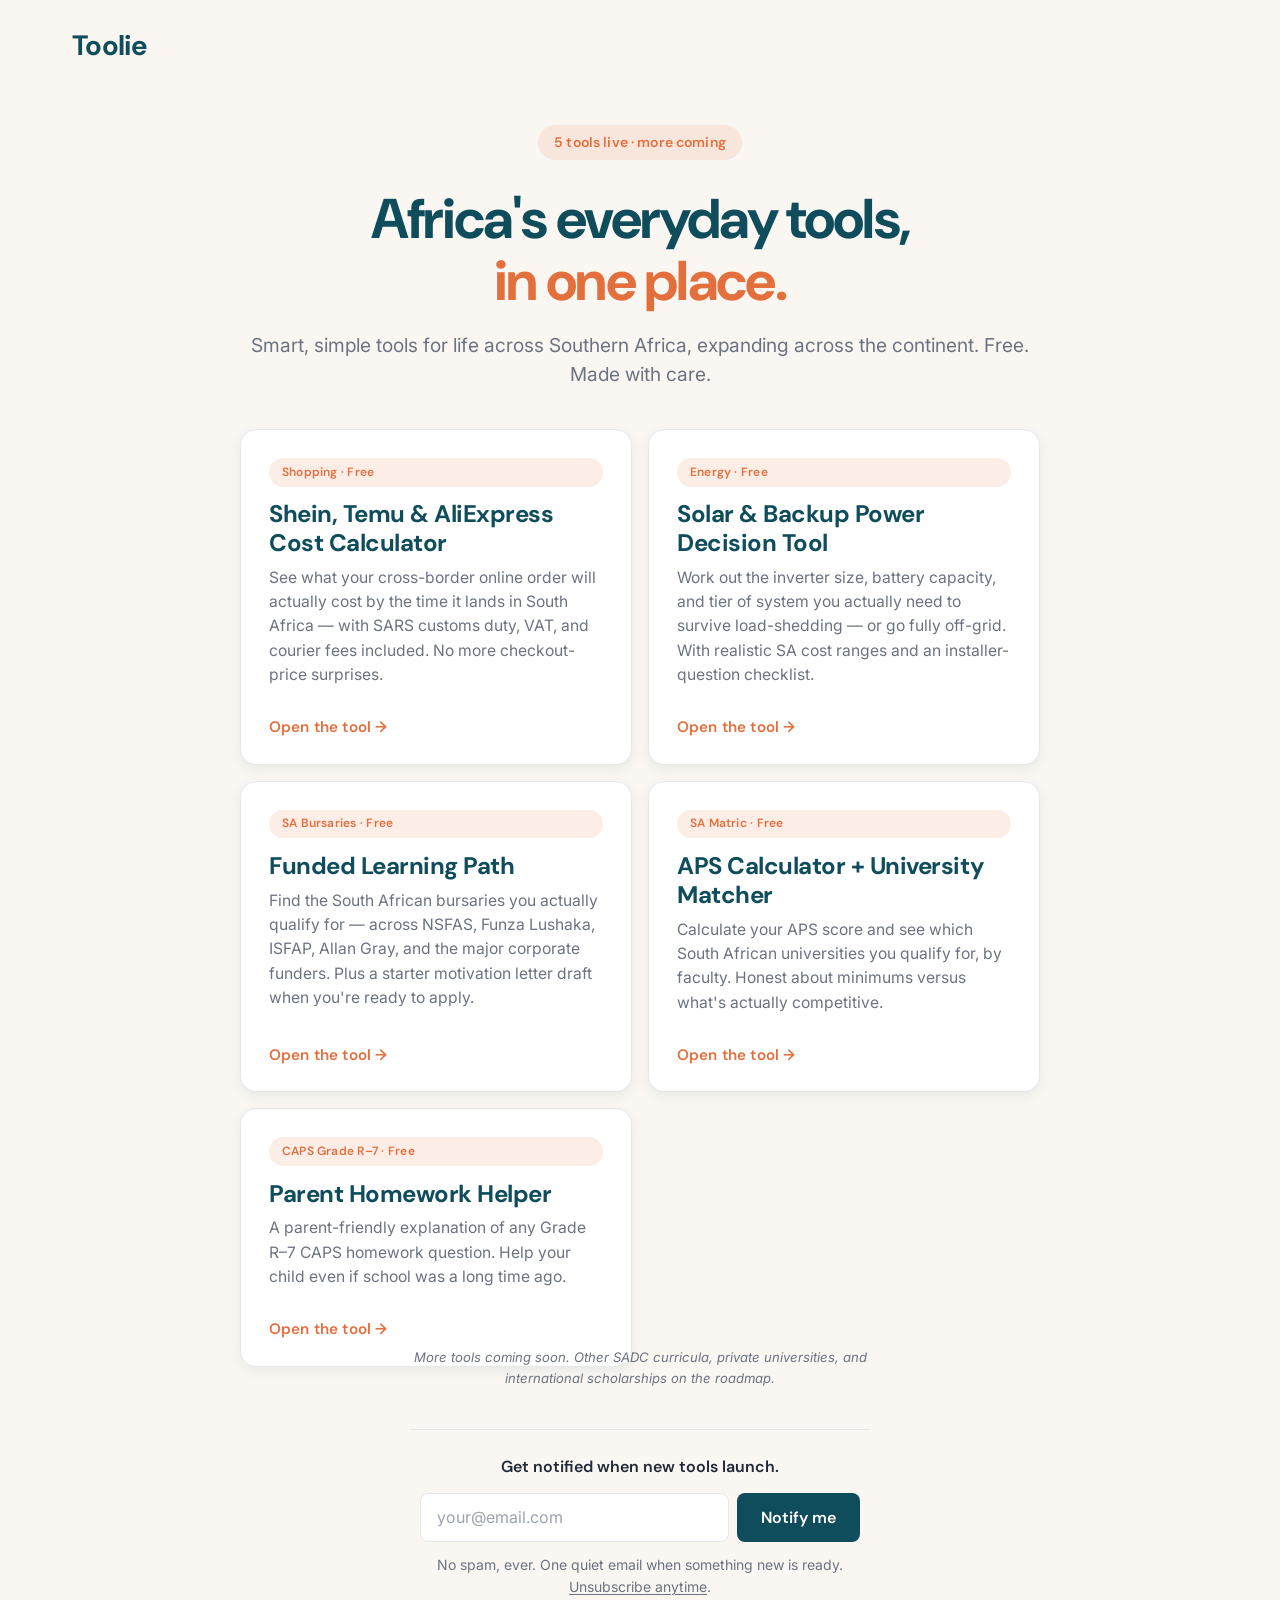
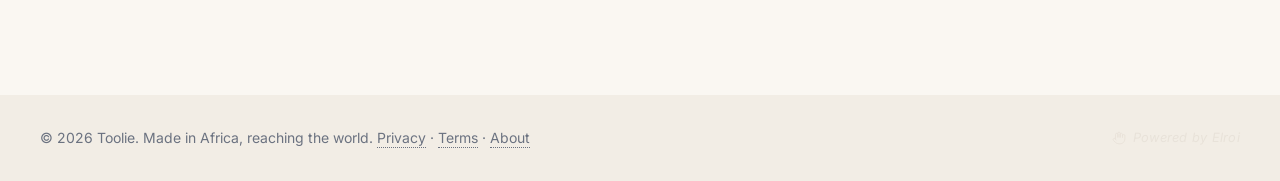
==== index.html @ 61a59ca0 "Fix dual-banner display + clickable unsubscribe link" ====
<!DOCTYPE html>
<html lang="en">
<head>
  <meta charset="UTF-8">
  <meta name="viewport" content="width=device-width, initial-scale=1.0">
  <title>Toolie — Africa's everyday tools, in one place</title>
  <meta name="description" content="Smart, simple tools for Southern African life. Calculators, planners, and decision-helpers — free, made with care.">
  <meta property="og:title" content="Toolie — Africa's everyday tools, in one place">
  <meta property="og:description" content="Smart, simple tools for Southern African life. Free, made with care.">
  <meta property="og:type" content="website">
  <meta property="og:url" content="https://gettoolie.com">
  <meta name="theme-color" content="#0F4C5C">
  <link rel="preconnect" href="https://fonts.googleapis.com">
  <link rel="preconnect" href="https://fonts.gstatic.com" crossorigin>
  <link href="https://fonts.googleapis.com/css2?family=DM+Sans:wght@500;600;700&family=Inter:wght@400;500&display=swap" rel="stylesheet">
  <link rel="stylesheet" href="style.css">
  <script async src="https://pagead2.googlesyndication.com/pagead/js/adsbygoogle.js?client=ca-pub-9742354292252484" crossorigin="anonymous"></script>
</head>
<body>

  <header class="site-header">
    <a href="/" class="logo" aria-label="Toolie home">Toolie</a>
  </header>

  <main>
    <section class="hero">
      <div class="hero-inner">
        <span class="status">5 tools live &middot; more coming</span>

        <h1>Africa's everyday tools,<br><span class="hl">in one place.</span></h1>

        <p class="lead">Smart, simple tools for life across Southern Africa, expanding across the continent. Free. Made with care.</p>

        <div class="tools-grid">
          <a class="featured-tool" href="/import" aria-label="Open the Shein, Temu and AliExpress landed cost calculator">
            <span class="featured-tool-pill">Shopping &middot; Free</span>
            <h2 class="featured-tool-title">Shein, Temu &amp; AliExpress Cost Calculator</h2>
            <p class="featured-tool-desc">See what your cross-border online order will actually cost by the time it lands in South Africa &mdash; with SARS customs duty, VAT, and courier fees included. No more checkout-price surprises.</p>
            <span class="featured-tool-cta">Open the tool &rarr;</span>
          </a>

          <a class="featured-tool" href="/solar" aria-label="Open the Solar and Backup Power Decision Tool">
            <span class="featured-tool-pill">Energy &middot; Free</span>
            <h2 class="featured-tool-title">Solar &amp; Backup Power Decision Tool</h2>
            <p class="featured-tool-desc">Work out the inverter size, battery capacity, and tier of system you actually need to survive load-shedding &mdash; or go fully off-grid. With realistic SA cost ranges and an installer-question checklist.</p>
            <span class="featured-tool-cta">Open the tool &rarr;</span>
          </a>

          <a class="featured-tool" href="/funding" aria-label="Open the Funded Learning Path bursary matcher">
            <span class="featured-tool-pill">SA Bursaries &middot; Free</span>
            <h2 class="featured-tool-title">Funded Learning Path</h2>
            <p class="featured-tool-desc">Find the South African bursaries you actually qualify for &mdash; across NSFAS, Funza Lushaka, ISFAP, Allan Gray, and the major corporate funders. Plus a starter motivation letter draft when you're ready to apply.</p>
            <span class="featured-tool-cta">Open the tool &rarr;</span>
          </a>

          <a class="featured-tool" href="/aps" aria-label="Open the APS Calculator and University Matcher">
            <span class="featured-tool-pill">SA Matric &middot; Free</span>
            <h2 class="featured-tool-title">APS Calculator + University Matcher</h2>
            <p class="featured-tool-desc">Calculate your APS score and see which South African universities you qualify for, by faculty. Honest about minimums versus what's actually competitive.</p>
            <span class="featured-tool-cta">Open the tool &rarr;</span>
          </a>

          <a class="featured-tool" href="/homework" aria-label="Open the Parent Homework Helper tool">
            <span class="featured-tool-pill">CAPS Grade R&ndash;7 &middot; Free</span>
            <h2 class="featured-tool-title">Parent Homework Helper</h2>
            <p class="featured-tool-desc">A parent-friendly explanation of any Grade R&ndash;7 CAPS homework question. Help your child even if school was a long time ago.</p>
            <span class="featured-tool-cta">Open the tool &rarr;</span>
          </a>
        </div>
        <p class="featured-tool-note">More tools coming soon. Other SADC curricula, private universities, and international scholarships on the roadmap.</p>

        <div class="signup-block">
          <div class="signup-confirmation" id="signupConfirmationPending" hidden>
            <div class="signup-confirmation-icon" aria-hidden="true">&check;</div>
            <div class="signup-confirmation-text">
              <p class="signup-confirmation-title">Almost there.</p>
              <p>We've sent a confirmation email to your inbox &mdash; click the link inside to finalise your subscription. Check your spam folder if you don't see it within a few minutes.</p>
            </div>
          </div>
          <div class="signup-confirmation" id="signupConfirmationDone" hidden>
            <div class="signup-confirmation-icon" aria-hidden="true">&check;</div>
            <div class="signup-confirmation-text">
              <p class="signup-confirmation-title">You're in.</p>
              <p>We'll email you when new Toolie tools launch &mdash; that's it. You can unsubscribe anytime using the unsubscribe link in any email we send, or by emailing <a href="mailto:hello@gettoolie.com">hello@gettoolie.com</a> directly.</p>
            </div>
          </div>
          <div id="signupFormBlock">
            <p class="signup-prompt">Get notified when new tools launch.</p>
            <form class="signup" action="https://app.kit.com/forms/9426183/subscriptions" method="post" data-sv-form="9426183" data-uid="20e616cd2a" data-format="inline" data-version="5">
              <label for="email" class="visually-hidden">Your email address</label>
              <input type="email" id="email" name="email_address" placeholder="your@email.com" required autocomplete="email">
              <button type="submit">Notify me</button>
            </form>
            <p class="form-note">No spam, ever. One quiet email when something new is ready. <a href="mailto:hello@gettoolie.com?subject=Unsubscribe%20me%20from%20Toolie%20launch%20list" class="form-note-link">Unsubscribe anytime</a>.</p>
          </div>
        </div>

        <script>
          (function() {
            var params = new URLSearchParams(window.location.search);
            var pending = document.getElementById("signupConfirmationPending");
            var done = document.getElementById("signupConfirmationDone");
            var formBlock = document.getElementById("signupFormBlock");

            if (params.get("signed-up") === "1") {
              if (pending) pending.hidden = false;
              if (formBlock) formBlock.style.display = "none";
            } else if (params.get("confirmed") === "1") {
              if (done) done.hidden = false;
              if (formBlock) formBlock.style.display = "none";
            }

            if ((params.get("signed-up") === "1" || params.get("confirmed") === "1") && window.history && window.history.replaceState) {
              window.history.replaceState({}, "", window.location.pathname);
            }
          })();
        </script>
      </div>
    </section>
  </main>

  <footer class="site-footer">
    <div class="footer-inner">
      <p class="copyright">&copy; 2026 Toolie. Made in Africa, reaching the world. <a href="/privacy" class="footer-link">Privacy</a> &middot; <a href="/terms" class="footer-link">Terms</a> &middot; <a href="/about" class="footer-link">About</a></p>
      <p class="elroi-credit" tabindex="0" aria-label="Powered by Elroi">
        <svg class="hand-icon" viewBox="0 0 24 24" fill="none" stroke="currentColor" stroke-width="1.5" stroke-linecap="round" stroke-linejoin="round" aria-hidden="true">
          <path d="M18 11V6a2 2 0 0 0-4 0v5"/>
          <path d="M14 10V4a2 2 0 0 0-4 0v6"/>
          <path d="M10 10.5V6a2 2 0 0 0-4 0v8"/>
          <path d="M18 8a2 2 0 1 1 4 0v6a8 8 0 0 1-8 8h-2c-2.8 0-4.5-.86-5.99-2.34l-3.6-3.6a2 2 0 0 1 2.83-2.82L7 15"/>
        </svg>
        <span>Powered by Elroi</span>
      </p>
    </div>
  </footer>

</body>
</html>
---- style.css ----
/* Toolie - design system v1
   Colours, type, layout for the launch shell. */

:root {
  --primary:        #0F4C5C;
  --primary-dark:   #083540;
  --accent:         #E36F3D;
  --accent-soft:    rgba(227, 111, 61, 0.12);
  --bg:             #FAF7F2;
  --surface:        #FFFFFF;
  --footer-bg:      #F2EDE5;
  --text:           #1F2937;
  --text-muted:     #6B7280;
  --border:         #E5E7EB;
  --elroi-faded:    #E8E2D9;
  --elroi-visible:  #6B7280;
  --radius:         0.5rem;
  --shadow-sm:      0 1px 2px rgba(15, 76, 92, 0.05);
  --shadow:         0 4px 12px rgba(15, 76, 92, 0.08);
}

* { box-sizing: border-box; margin: 0; padding: 0; }

html { -webkit-text-size-adjust: 100%; }

body {
  background: var(--bg);
  color: var(--text);
  font-family: 'Inter', -apple-system, BlinkMacSystemFont, 'Segoe UI', sans-serif;
  font-size: 17px;
  line-height: 1.6;
  display: flex;
  flex-direction: column;
  min-height: 100vh;
  -webkit-font-smoothing: antialiased;
  -moz-osx-font-smoothing: grayscale;
}

/* Header */
.site-header {
  padding: 1.5rem 2rem;
  max-width: 1200px;
  width: 100%;
  margin: 0 auto;
}

.logo {
  font-family: 'DM Sans', sans-serif;
  font-weight: 700;
  font-size: 1.75rem;
  color: var(--primary);
  text-decoration: none;
  letter-spacing: -0.025em;
  display: inline-block;
  transition: opacity 0.2s;
}

.logo:hover { opacity: 0.85; }

/* Main + Hero */
main {
  flex: 1;
  display: flex;
  align-items: center;
  justify-content: center;
  padding: 2rem;
}

.hero {
  width: 100%;
  max-width: 800px;
  text-align: center;
}

.status {
  display: inline-block;
  background: var(--accent-soft);
  color: var(--accent);
  padding: 0.4rem 1rem;
  border-radius: 999px;
  font-size: 0.875rem;
  font-weight: 600;
  margin-bottom: 1.75rem;
  font-family: 'DM Sans', sans-serif;
  letter-spacing: 0.01em;
}

.hero h1 {
  font-family: 'DM Sans', sans-serif;
  font-size: clamp(2.25rem, 5.5vw, 3.5rem);
  font-weight: 700;
  line-height: 1.1;
  letter-spacing: -0.03em;
  color: var(--primary);
  margin-bottom: 1.25rem;
}

.hero h1 .hl { color: var(--accent); }

.lead {
  font-size: clamp(1.05rem, 2vw, 1.2rem);
  color: var(--text-muted);
  margin-bottom: 2.5rem;
  line-height: 1.5;
}

/* Signup form */
.signup {
  display: flex;
  gap: 0.5rem;
  max-width: 440px;
  margin: 0 auto 0.75rem;
}

.signup input[type="email"] {
  flex: 1;
  padding: 0.85rem 1rem;
  border: 1.5px solid var(--border);
  border-radius: var(--radius);
  font-size: 1rem;
  font-family: inherit;
  background: var(--surface);
  color: var(--text);
  transition: border-color 0.2s, box-shadow 0.2s;
  min-width: 0;
}

.signup input[type="email"]::placeholder { color: #9CA3AF; }

.signup input[type="email"]:focus {
  outline: none;
  border-color: var(--primary);
  box-shadow: 0 0 0 3px rgba(15, 76, 92, 0.12);
}

.signup button {
  padding: 0.85rem 1.5rem;
  background: var(--primary);
  color: white;
  border: none;
  border-radius: var(--radius);
  font-family: 'DM Sans', sans-serif;
  font-weight: 600;
  font-size: 1rem;
  cursor: pointer;
  transition: background 0.2s, transform 0.05s;
  white-space: nowrap;
}

.signup button:hover { background: var(--primary-dark); }
.signup button:active { transform: translateY(1px); }
.signup button:focus-visible { outline: 3px solid var(--accent); outline-offset: 2px; }

.form-note {
  font-size: 0.875rem;
  color: var(--text-muted);
}

.visually-hidden {
  position: absolute;
  width: 1px;
  height: 1px;
  padding: 0;
  overflow: hidden;
  clip: rect(0,0,0,0);
  white-space: nowrap;
  border: 0;
}

/* Footer */
.site-footer {
  background: var(--footer-bg);
  padding: 2rem;
  margin-top: 4rem;
}

.footer-inner {
  max-width: 1200px;
  margin: 0 auto;
  display: flex;
  justify-content: space-between;
  align-items: center;
  gap: 1.5rem;
  flex-wrap: wrap;
}

.copyright {
  font-size: 0.875rem;
  color: var(--text-muted);
}

/* The "almost invisible" Elroi credit.
   Same family as the footer background. Reveals on hover/focus
   over half a second. Present without insisting. */
.elroi-credit {
  display: inline-flex;
  align-items: center;
  gap: 0.45rem;
  font-size: 0.8rem;
  color: var(--elroi-faded);
  font-style: italic;
  letter-spacing: 0.02em;
  transition: color 0.5s ease;
  cursor: default;
  outline: none;
}

.elroi-credit:hover,
.elroi-credit:focus {
  color: var(--elroi-visible);
}

.hand-icon {
  width: 14px;
  height: 14px;
  flex-shrink: 0;
}

/* Mobile */
@media (max-width: 600px) {
  .site-header { padding: 1.25rem 1.5rem; }
  .signup { flex-direction: column; }
  .footer-inner { flex-direction: column; text-align: center; gap: 0.75rem; }
}

/* ===== Tool page styles ===== */

.tool-header {
  display: flex;
  justify-content: space-between;
  align-items: center;
  max-width: 1200px;
}

.tool-nav {
  display: flex;
  gap: 1.5rem;
}

.nav-link {
  color: var(--text-muted);
  text-decoration: none;
  font-size: 0.95rem;
  font-weight: 500;
  font-family: 'DM Sans', sans-serif;
  transition: color 0.2s;
}

.nav-link:hover { color: var(--primary); }

.tool-main {
  flex: 1;
  max-width: 760px;
  margin: 0 auto;
  padding: 1.5rem 2rem 3rem;
  width: 100%;
  display: block;
}

.tool-hero {
  text-align: center;
  margin-bottom: 2rem;
}

.tool-pill {
  display: inline-block;
  background: var(--accent-soft);
  color: var(--accent);
  padding: 0.35rem 0.9rem;
  border-radius: 999px;
  font-size: 0.8rem;
  font-weight: 600;
  font-family: 'DM Sans', sans-serif;
  margin-bottom: 1.25rem;
  letter-spacing: 0.02em;
}

.tool-title {
  font-family: 'DM Sans', sans-serif;
  font-size: clamp(1.85rem, 4vw, 2.5rem);
  font-weight: 700;
  color: var(--primary);
  margin-bottom: 0.85rem;
  letter-spacing: -0.02em;
  line-height: 1.15;
}

.tool-subtitle {
  color: var(--text-muted);
  font-size: 1.05rem;
  line-height: 1.6;
  max-width: 580px;
  margin: 0 auto;
}

.tool-card {
  background: var(--surface);
  border: 1px solid var(--border);
  border-radius: 1rem;
  padding: 2rem;
  box-shadow: var(--shadow);
}

.tool-form {
  display: flex;
  flex-direction: column;
  gap: 1.25rem;
}

.form-row {
  display: grid;
  grid-template-columns: 1fr 1fr;
  gap: 1rem;
}

.form-field {
  display: flex;
  flex-direction: column;
  gap: 0.4rem;
}

.form-field label {
  font-family: 'DM Sans', sans-serif;
  font-size: 0.875rem;
  font-weight: 600;
  color: var(--text);
}

.form-field select,
.form-field textarea {
  padding: 0.75rem 0.9rem;
  border: 1.5px solid var(--border);
  border-radius: var(--radius);
  font-size: 1rem;
  font-family: inherit;
  background: var(--surface);
  color: var(--text);
  transition: border-color 0.2s, box-shadow 0.2s;
  width: 100%;
}

.form-field select:focus,
.form-field textarea:focus {
  outline: none;
  border-color: var(--primary);
  box-shadow: 0 0 0 3px rgba(15, 76, 92, 0.12);
}

.form-field textarea {
  resize: vertical;
  min-height: 130px;
  line-height: 1.55;
}

.field-help {
  font-size: 0.8rem;
  color: var(--text-muted);
  margin-top: 0.15rem;
}

.btn-primary {
  background: var(--primary);
  color: white;
  border: none;
  padding: 0.95rem 1.5rem;
  border-radius: var(--radius);
  font-family: 'DM Sans', sans-serif;
  font-weight: 600;
  font-size: 1rem;
  cursor: pointer;
  transition: background 0.2s, transform 0.05s;
  margin-top: 0.5rem;
  align-self: flex-start;
}

.btn-primary:hover { background: var(--primary-dark); }
.btn-primary:active { transform: translateY(1px); }
.btn-primary:disabled { opacity: 0.7; cursor: progress; }
.btn-primary .btn-loading { display: none; }
.btn-primary.loading .btn-text { display: none; }
.btn-primary.loading .btn-loading { display: inline; }

.btn-secondary {
  background: transparent;
  color: var(--primary);
  border: 1.5px solid var(--primary);
  padding: 0.7rem 1.25rem;
  border-radius: var(--radius);
  font-family: 'DM Sans', sans-serif;
  font-weight: 600;
  font-size: 0.95rem;
  cursor: pointer;
  transition: background 0.2s, color 0.2s;
}

.btn-secondary:hover {
  background: var(--primary);
  color: white;
}

.tool-output {
  background: var(--surface);
  border: 1px solid var(--border);
  border-radius: 1rem;
  padding: 2rem;
  margin-top: 1.5rem;
  box-shadow: var(--shadow);
}

.output-content h3 {
  font-family: 'DM Sans', sans-serif;
  color: var(--primary);
  font-size: 1.05rem;
  margin: 1.5rem 0 0.6rem;
  font-weight: 600;
  letter-spacing: -0.01em;
}

.output-content h3:first-child { margin-top: 0; }

.output-content p {
  color: var(--text);
  margin-bottom: 0.85rem;
  line-height: 1.65;
}

.output-content ol,
.output-content ul {
  margin: 0.5rem 0 1rem 1.4rem;
  color: var(--text);
}

.output-content li {
  margin-bottom: 0.5rem;
  line-height: 1.6;
}

.output-footer {
  margin-top: 1.5rem;
  padding-top: 1.25rem;
  border-top: 1px solid var(--border);
}

.tool-error {
  background: #FEF2F2;
  border: 1px solid #FECACA;
  color: #991B1B;
  padding: 1rem 1.25rem;
  border-radius: var(--radius);
  margin-top: 1rem;
}

.tool-note {
  margin-top: 2rem;
  padding: 1.25rem 1.5rem;
  background: var(--accent-soft);
  border-radius: var(--radius);
  font-size: 0.92rem;
  color: var(--text);
  line-height: 1.6;
}

.tool-note strong {
  color: var(--accent);
  font-family: 'DM Sans', sans-serif;
}

/* Early tool link on homepage */
.early-tool {
  margin-top: 1.5rem;
  font-size: 0.92rem;
}

.early-tool a {
  color: var(--accent);
  font-family: 'DM Sans', sans-serif;
  font-weight: 600;
  text-decoration: none;
  border-bottom: 1.5px solid var(--accent);
  padding-bottom: 1px;
  transition: opacity 0.2s;
}

.early-tool a:hover { opacity: 0.75; }

@media (max-width: 600px) {
  .form-row { grid-template-columns: 1fr; }
  .tool-card { padding: 1.5rem; }
  .tool-output { padding: 1.5rem; }
  .tool-main { padding: 1.5rem 1.25rem 2rem; }
  .tool-header { padding: 1.25rem 1.5rem; }
}

/* ===== Homepage featured tool card ===== */

.featured-tool {
  display: block;
  text-align: left;
  background: var(--surface);
  border: 1px solid var(--border);
  border-radius: 1rem;
  padding: 1.75rem 1.75rem 1.5rem;
  margin: 0 auto 2.5rem;
  max-width: 520px;
  text-decoration: none;
  color: var(--text);
  box-shadow: var(--shadow);
  transition: transform 0.15s ease, box-shadow 0.2s ease, border-color 0.2s ease;
}

.featured-tool:hover {
  transform: translateY(-2px);
  box-shadow: 0 8px 22px rgba(15, 76, 92, 0.12);
  border-color: var(--accent);
}

.featured-tool:focus {
  outline: 3px solid var(--accent);
  outline-offset: 3px;
}

.featured-tool-pill {
  display: inline-block;
  background: var(--accent-soft);
  color: var(--accent);
  padding: 0.3rem 0.8rem;
  border-radius: 999px;
  font-size: 0.75rem;
  font-weight: 600;
  font-family: 'DM Sans', sans-serif;
  letter-spacing: 0.02em;
  margin-bottom: 0.85rem;
}

.featured-tool-title {
  font-family: 'DM Sans', sans-serif;
  font-size: 1.5rem;
  font-weight: 700;
  color: var(--primary);
  letter-spacing: -0.02em;
  margin-bottom: 0.5rem;
  line-height: 1.2;
}

.featured-tool-desc {
  font-size: 0.98rem;
  color: var(--text-muted);
  line-height: 1.55;
  margin-bottom: 1rem;
}

.featured-tool-cta {
  display: inline-block;
  font-family: 'DM Sans', sans-serif;
  font-weight: 600;
  font-size: 0.95rem;
  color: var(--accent);
  letter-spacing: 0.01em;
  transition: transform 0.15s ease;
}

.featured-tool:hover .featured-tool-cta {
  transform: translateX(2px);
}

/* Signup block (refactored to live below the featured tool) */
.signup-block {
  max-width: 460px;
  margin: 0 auto;
  padding-top: 1.5rem;
  border-top: 1px solid var(--border);
}

.signup-prompt {
  font-family: 'DM Sans', sans-serif;
  font-size: 1rem;
  font-weight: 600;
  color: var(--text);
  margin-bottom: 0.85rem;
}

@media (max-width: 600px) {
  .featured-tool {
    padding: 1.5rem 1.25rem 1.25rem;
    margin-bottom: 2rem;
  }
  .featured-tool-title {
    font-size: 1.3rem;
  }
}

/* Tools grid for homepage with multiple tools */
.tools-grid {
  display: grid;
  grid-template-columns: repeat(auto-fit, minmax(280px, 1fr));
  gap: 1rem;
  margin: 0 auto 0.5rem;
  max-width: 1100px;
  align-items: stretch;
}

.tools-grid .featured-tool {
  margin: 0;
  max-width: none;
  display: flex;
  flex-direction: column;
}

.tools-grid .featured-tool-cta {
  margin-top: auto;
  padding-top: 0.75rem;
}

/* Signup confirmation banner (shown after successful form submission) */
.signup-confirmation {
  background: #E5F4EC;
  border: 1px solid #B5DAC4;
  border-left: 4px solid #2D8659;
  border-radius: var(--radius);
  padding: 1.1rem 1.25rem;
  display: flex;
  gap: 0.85rem;
  align-items: flex-start;
  text-align: left;
  max-width: 480px;
  margin: 0 auto;
}

/* Critical: ensure hidden attribute actually hides the banner.
   Class selector specificity overrides the default [hidden] rule otherwise. */
.signup-confirmation[hidden] {
  display: none;
}

.signup-confirmation-icon {
  font-size: 1.5rem;
  line-height: 1;
  color: #2D8659;
  font-weight: 700;
  flex-shrink: 0;
  padding-top: 0.1rem;
}

.signup-confirmation-text {
  flex: 1;
  min-width: 0;
}

.signup-confirmation-title {
  font-family: 'DM Sans', sans-serif;
  font-size: 1rem;
  font-weight: 700;
  color: #2D8659;
  margin: 0 0 0.35rem;
}

.signup-confirmation-text p {
  font-size: 0.9rem;
  line-height: 1.55;
  margin: 0;
  color: var(--text);
}

.signup-confirmation-text a {
  color: var(--primary);
  text-decoration: underline;
  text-underline-offset: 2px;
}

.signup-confirmation-text a:hover {
  color: var(--accent);
}

.form-note-link {
  color: var(--text-muted);
  text-decoration: underline;
  text-underline-offset: 2px;
}

.form-note-link:hover {
  color: var(--primary);
}

.featured-tool-note {
  text-align: center;
  font-size: 0.82rem;
  color: var(--text-muted);
  font-style: italic;
  margin: -1.75rem auto 2.5rem;
  max-width: 520px;
}

/* Legal & About page styles */
.legal-content {
  max-width: 720px;
  line-height: 1.7;
}

.legal-content h2 {
  font-family: 'DM Sans', sans-serif;
  font-size: 1.25rem;
  font-weight: 700;
  color: var(--primary);
  margin-top: 2.25rem;
  margin-bottom: 0.75rem;
  letter-spacing: -0.01em;
}

.legal-content h2:first-child {
  margin-top: 0;
}

.legal-content h3 {
  font-family: 'DM Sans', sans-serif;
  font-size: 1.05rem;
  font-weight: 600;
  color: var(--text);
  margin-top: 1.5rem;
  margin-bottom: 0.5rem;
}

.legal-content p {
  margin-bottom: 1rem;
  color: var(--text);
}

.legal-content p:last-child {
  margin-bottom: 0;
}

.legal-content a {
  color: var(--primary);
  text-decoration: underline;
  text-underline-offset: 2px;
}

.legal-content a:hover {
  color: var(--accent);
}

.legal-content em {
  font-style: italic;
  color: var(--text-muted);
}

/* Footer legal links */
.footer-link {
  color: inherit;
  text-decoration: none;
  border-bottom: 1px dotted currentColor;
  padding-bottom: 1px;
  transition: color 0.15s ease, border-color 0.15s ease;
}

.footer-link:hover {
  color: var(--primary);
  border-bottom-color: var(--primary);
}

/* APS Calculator-specific styles */
.form-section-heading {
  font-family: 'DM Sans', sans-serif;
  font-size: 1.05rem;
  font-weight: 700;
  color: var(--primary);
  margin-bottom: 0.4rem;
  letter-spacing: -0.005em;
}

.form-section-heading.second-heading {
  margin-top: 1.5rem;
  padding-top: 1.5rem;
  border-top: 1px solid var(--border);
}

.form-section-help {
  font-size: 0.9rem;
  color: var(--text-muted);
  margin-bottom: 1.25rem;
  line-height: 1.55;
}

.subject-row {
  display: grid;
  grid-template-columns: 1fr 110px;
  gap: 0.75rem;
  margin-bottom: 0.85rem;
  align-items: end;
}

.mark-field {
  min-width: 0;
}

.lo-note {
  font-weight: 400;
  font-size: 0.8rem;
  color: var(--text-muted);
  font-style: italic;
}

input[readonly] {
  background: var(--footer-bg);
  color: var(--text-muted);
  cursor: not-allowed;
}

@media (max-width: 540px) {
  .subject-row {
    grid-template-columns: 1fr 90px;
  }
}

/* APS result card */
.aps-result-card {
  background: linear-gradient(135deg, var(--primary) 0%, var(--primary-dark) 100%);
  color: #fff;
  border-radius: var(--radius);
  padding: 2rem 1.5rem;
  text-align: center;
  margin-bottom: 1.5rem;
  box-shadow: var(--shadow);
}

.aps-result-label {
  font-family: 'DM Sans', sans-serif;
  font-size: 0.95rem;
  font-weight: 500;
  opacity: 0.85;
  letter-spacing: 0.02em;
  text-transform: uppercase;
  margin-bottom: 0.25rem;
}

.aps-result-score {
  font-family: 'DM Sans', sans-serif;
  font-size: 4rem;
  font-weight: 700;
  line-height: 1;
  letter-spacing: -0.03em;
  margin: 0.25rem 0 0.1rem;
}

.aps-result-max {
  font-size: 0.95rem;
  opacity: 0.8;
  margin-bottom: 0.85rem;
}

.aps-result-tier {
  display: inline-block;
  font-family: 'DM Sans', sans-serif;
  font-weight: 600;
  font-size: 0.95rem;
  padding: 0.4rem 0.9rem;
  border-radius: 999px;
  background: rgba(255, 255, 255, 0.18);
  backdrop-filter: blur(4px);
}

.tier-strong { background: rgba(255, 255, 255, 0.28); }
.tier-mid { background: rgba(255, 255, 255, 0.20); }
.tier-borderline { background: rgba(227, 111, 61, 0.85); }
.tier-low { background: rgba(227, 111, 61, 0.95); }

/* Subject breakdown */
.aps-breakdown {
  background: var(--surface);
  border: 1px solid var(--border);
  border-radius: var(--radius);
  padding: 1.25rem 1.25rem 1rem;
  margin-bottom: 2rem;
}

.breakdown-heading {
  font-family: 'DM Sans', sans-serif;
  font-size: 1rem;
  font-weight: 600;
  color: var(--primary);
  margin-bottom: 0.85rem;
}

.breakdown-row {
  display: grid;
  grid-template-columns: 1fr auto auto;
  gap: 0.85rem;
  padding: 0.5rem 0;
  border-bottom: 1px solid var(--border);
  font-size: 0.92rem;
  align-items: baseline;
}

.breakdown-row:last-child {
  border-bottom: 0;
}

.breakdown-name {
  color: var(--text);
}

.breakdown-name em {
  font-style: italic;
  color: var(--text-muted);
  font-size: 0.85rem;
}

.breakdown-mark {
  color: var(--text-muted);
  font-variant-numeric: tabular-nums;
  min-width: 3rem;
  text-align: right;
}

.breakdown-level {
  font-family: 'DM Sans', sans-serif;
  font-weight: 600;
  color: var(--primary);
  min-width: 4rem;
  text-align: right;
}

.breakdown-lo {
  background: var(--footer-bg);
  margin: 0.5rem -1.25rem -1rem;
  padding: 0.6rem 1.25rem;
  border-radius: 0 0 var(--radius) var(--radius);
}

/* Output sections */
.output-section-heading {
  font-family: 'DM Sans', sans-serif;
  font-size: 1.3rem;
  font-weight: 700;
  color: var(--primary);
  margin-bottom: 0.4rem;
  letter-spacing: -0.01em;
}

.output-section-help {
  font-size: 0.92rem;
  color: var(--text-muted);
  margin-bottom: 1.25rem;
  line-height: 1.55;
}

/* University list */
.uni-list {
  display: flex;
  flex-direction: column;
  gap: 0.85rem;
  margin-bottom: 2rem;
}

.uni-item {
  display: flex;
  justify-content: space-between;
  align-items: flex-start;
  gap: 1rem;
  background: var(--surface);
  border: 1px solid var(--border);
  border-left: 4px solid var(--border);
  border-radius: var(--radius);
  padding: 1.1rem 1.25rem;
}

.badge-strong-row { border-left-color: #2D8659; }
.badge-meets-row  { border-left-color: var(--primary); }
.badge-below-row  { border-left-color: var(--text-muted); }

.uni-info {
  flex: 1;
  min-width: 0;
}

.uni-name {
  font-family: 'DM Sans', sans-serif;
  font-size: 1.05rem;
  font-weight: 700;
  color: var(--text);
  margin-bottom: 0.2rem;
  letter-spacing: -0.005em;
}

.uni-region {
  font-size: 0.82rem;
  color: var(--text-muted);
  margin-bottom: 0.4rem;
}

.uni-faculty {
  font-size: 0.92rem;
  color: var(--text);
  margin-bottom: 0.3rem;
}

.uni-thresholds {
  font-size: 0.88rem;
  color: var(--text-muted);
  font-variant-numeric: tabular-nums;
}

.uni-thresholds strong {
  color: var(--primary);
  font-weight: 700;
}

.uni-note {
  font-size: 0.82rem;
  color: var(--text-muted);
  margin-top: 0.4rem;
  line-height: 1.5;
}

.uni-badge {
  font-family: 'DM Sans', sans-serif;
  font-size: 0.78rem;
  font-weight: 600;
  padding: 0.3rem 0.7rem;
  border-radius: 999px;
  white-space: nowrap;
  letter-spacing: 0.01em;
  flex-shrink: 0;
}

.badge-strong { background: #E5F4EC; color: #2D8659; }
.badge-meets  { background: var(--accent-soft); color: var(--accent); }
.badge-below  { background: #F2F2F2; color: var(--text-muted); }

@media (max-width: 540px) {
  .uni-item {
    flex-direction: column;
    align-items: flex-start;
  }
  .uni-badge {
    align-self: flex-start;
  }
}

.no-matches {
  background: var(--footer-bg);
  border-radius: var(--radius);
  padding: 1rem;
  color: var(--text-muted);
  text-align: center;
  font-style: italic;
}

/* Other SA universities block */
.other-unis-block {
  background: var(--footer-bg);
  border-radius: var(--radius);
  padding: 1.25rem 1.5rem;
  margin-top: 1rem;
}

.other-unis-block h3 {
  font-family: 'DM Sans', sans-serif;
  font-size: 1rem;
  font-weight: 700;
  color: var(--primary);
  margin-bottom: 0.4rem;
}

.other-unis-block p {
  font-size: 0.9rem;
  color: var(--text-muted);
  margin-bottom: 0.85rem;
  line-height: 1.5;
}

.other-unis-list {
  list-style: none;
  display: grid;
  grid-template-columns: repeat(auto-fit, minmax(260px, 1fr));
  gap: 0.4rem 1.25rem;
  padding: 0;
}

.other-unis-list li {
  font-size: 0.88rem;
  padding: 0.25rem 0;
}

.other-unis-list a {
  color: var(--primary);
  text-decoration: none;
  border-bottom: 1px dotted var(--primary);
  padding-bottom: 1px;
}

.other-unis-list a:hover {
  color: var(--accent);
  border-bottom-color: var(--accent);
}

/* AI explainer block */
.ai-explainer-block {
  background: var(--surface);
  border: 1px dashed var(--accent);
  border-radius: var(--radius);
  padding: 1.25rem;
  margin-bottom: 1.5rem;
  text-align: center;
}

.ai-explanation {
  margin-top: 1rem;
  text-align: left;
  background: var(--footer-bg);
  border-radius: var(--radius);
  padding: 1rem 1.25rem;
}

.ai-explanation h3 {
  font-family: 'DM Sans', sans-serif;
  font-size: 1rem;
  font-weight: 700;
  color: var(--primary);
  margin-top: 1rem;
  margin-bottom: 0.35rem;
}

.ai-explanation h3:first-child {
  margin-top: 0;
}

.ai-explanation p {
  margin-bottom: 0.8rem;
  font-size: 0.95rem;
  line-height: 1.6;
}

.ai-explanation ol,
.ai-explanation ul {
  margin: 0.4rem 0 0.8rem 1.4rem;
  padding: 0;
}

.ai-explanation li {
  margin-bottom: 0.3rem;
  font-size: 0.95rem;
  line-height: 1.55;
}

.ai-loading,
.ai-error {
  font-style: italic;
  color: var(--text-muted);
}

/* Funded Learning Path tool — bursary cards & matching styles */
.field-help {
  font-size: 0.85rem;
  color: var(--text-muted);
  margin-top: 0.25rem;
  margin-bottom: 0.5rem;
  font-style: italic;
  line-height: 1.5;
}

.match-summary {
  background: var(--surface);
  border: 1px solid var(--border);
  border-radius: var(--radius);
  padding: 1rem 1.25rem;
  margin-bottom: 1.5rem;
}

.match-count {
  font-size: 1rem;
  color: var(--text);
  margin: 0;
}

.match-count strong {
  color: var(--primary);
}

.bursary-list {
  display: flex;
  flex-direction: column;
  gap: 1rem;
  margin-bottom: 2rem;
}

.bursary-card {
  background: var(--surface);
  border: 1px solid var(--border);
  border-left: 4px solid var(--primary);
  border-radius: var(--radius);
  padding: 1.25rem 1.4rem;
  box-shadow: var(--shadow-sm);
}

.bursary-card-muted {
  border-left-color: var(--text-muted);
  background: var(--footer-bg);
  opacity: 0.92;
}

.bursary-card-header {
  display: flex;
  justify-content: space-between;
  align-items: flex-start;
  gap: 0.75rem;
  margin-bottom: 0.75rem;
}

.bursary-name {
  font-family: 'DM Sans', sans-serif;
  font-size: 1.15rem;
  font-weight: 700;
  color: var(--text);
  margin-bottom: 0.15rem;
  letter-spacing: -0.01em;
}

.bursary-org {
  font-size: 0.85rem;
  color: var(--text-muted);
  margin: 0;
}

.bursary-type-badge {
  font-family: 'DM Sans', sans-serif;
  font-size: 0.72rem;
  font-weight: 600;
  padding: 0.25rem 0.65rem;
  border-radius: 999px;
  white-space: nowrap;
  letter-spacing: 0.02em;
  text-transform: uppercase;
  flex-shrink: 0;
}

.type-government { background: var(--accent-soft); color: var(--accent); }
.type-trust      { background: #E5F4EC; color: #2D8659; }
.type-corporate  { background: rgba(15, 76, 92, 0.10); color: var(--primary); }
.type-university { background: #F2F2F2; color: var(--text-muted); }

.bursary-coverage {
  font-size: 0.92rem;
  color: var(--text);
  margin: 0.6rem 0;
  line-height: 1.55;
}

.bursary-description {
  font-size: 0.92rem;
  color: var(--text);
  margin-bottom: 0.6rem;
  line-height: 1.55;
}

.bursary-deadline {
  font-size: 0.88rem;
  color: var(--text);
  margin-bottom: 0.7rem;
}

.match-reasons {
  list-style: none;
  padding: 0;
  margin: 0.5rem 0;
}

.match-reasons li {
  font-size: 0.85rem;
  color: #2D8659;
  padding: 0.2rem 0 0.2rem 1.5rem;
  position: relative;
}

.match-reasons li::before {
  content: "✓";
  position: absolute;
  left: 0.25rem;
  color: #2D8659;
  font-weight: 700;
}

.match-cautions {
  background: var(--accent-soft);
  border-radius: var(--radius);
  padding: 0.65rem 0.9rem;
  margin: 0.6rem 0;
  font-size: 0.85rem;
}

.match-cautions strong {
  color: var(--accent);
  display: block;
  margin-bottom: 0.25rem;
}

.match-cautions ul {
  list-style: none;
  padding: 0;
  margin: 0;
}

.match-cautions li {
  color: var(--text);
  padding: 0.15rem 0;
  line-height: 1.5;
}

.bursary-tips {
  font-size: 0.88rem;
  color: var(--text);
  background: var(--footer-bg);
  border-radius: var(--radius);
  padding: 0.65rem 0.9rem;
  margin: 0.7rem 0;
  line-height: 1.55;
}

.bursary-tips strong {
  color: var(--primary);
}

.bursary-apply-link {
  display: inline-block;
  font-family: 'DM Sans', sans-serif;
  font-weight: 600;
  font-size: 0.92rem;
  color: var(--primary);
  text-decoration: none;
  border-bottom: 1px solid var(--primary);
  padding-bottom: 1px;
  transition: color 0.15s ease, border-color 0.15s ease;
  margin-top: 0.5rem;
}

.bursary-apply-link:hover {
  color: var(--accent);
  border-bottom-color: var(--accent);
}

.ineligible-heading {
  font-family: 'DM Sans', sans-serif;
  font-size: 1rem;
  font-weight: 700;
  color: var(--text-muted);
  margin: 1.5rem 0 0.75rem;
  padding-top: 1rem;
  border-top: 1px solid var(--border);
  letter-spacing: -0.005em;
}

/* AI letter block */
.ai-letter-block {
  background: var(--surface);
  border: 1px dashed var(--accent);
  border-radius: var(--radius);
  padding: 1.4rem 1.5rem;
  margin-bottom: 1.5rem;
}

.ai-letter-heading {
  font-family: 'DM Sans', sans-serif;
  font-size: 1.15rem;
  font-weight: 700;
  color: var(--primary);
  margin-bottom: 0.5rem;
  letter-spacing: -0.005em;
}

.ai-letter-help {
  font-size: 0.92rem;
  color: var(--text);
  margin-bottom: 1rem;
  line-height: 1.6;
}

.ai-letter-output {
  margin-top: 1rem;
  background: var(--footer-bg);
  border-radius: var(--radius);
  padding: 1.25rem 1.4rem;
}

.letter-disclaimer {
  background: var(--accent-soft);
  border-radius: var(--radius);
  padding: 0.85rem 1rem;
  margin-bottom: 1.25rem;
  font-size: 0.9rem;
  line-height: 1.55;
  color: var(--text);
}

.letter-disclaimer strong {
  color: var(--accent);
}

.letter-disclaimer code {
  font-family: 'Courier New', monospace;
  background: var(--surface);
  padding: 0.05rem 0.3rem;
  border-radius: 3px;
  font-size: 0.88em;
}

.letter-content {
  font-size: 0.95rem;
  line-height: 1.7;
}

.letter-content h3 {
  font-family: 'DM Sans', sans-serif;
  font-size: 1rem;
  font-weight: 700;
  color: var(--primary);
  margin-top: 1.1rem;
  margin-bottom: 0.4rem;
}

.letter-content h3:first-child {
  margin-top: 0;
}

.letter-content p {
  margin-bottom: 0.85rem;
}

.letter-content ol,
.letter-content ul {
  margin: 0.4rem 0 0.85rem 1.4rem;
}

.letter-content li {
  margin-bottom: 0.4rem;
}

.letter-placeholder {
  display: inline;
  background: rgba(227, 111, 61, 0.18);
  color: var(--accent);
  padding: 0.05rem 0.4rem;
  border-radius: 3px;
  font-style: italic;
  font-weight: 500;
}

@media (max-width: 540px) {
  .bursary-card-header {
    flex-direction: column;
  }
  .bursary-type-badge {
    align-self: flex-start;
  }
}

/* Solar tool — appliance grid & sizing results */
.appliance-group {
  margin-bottom: 1.5rem;
  padding-bottom: 1.25rem;
  border-bottom: 1px solid var(--border);
}

.appliance-group:last-of-type {
  border-bottom: 0;
}

.appliance-group-heading {
  font-family: 'DM Sans', sans-serif;
  font-size: 0.95rem;
  font-weight: 700;
  color: var(--primary);
  margin-bottom: 0.4rem;
  letter-spacing: -0.005em;
}

.appliance-group-note {
  font-size: 0.82rem;
  color: var(--text-muted);
  margin-bottom: 0.85rem;
  font-style: italic;
  line-height: 1.5;
}

.appliance-grid {
  display: grid;
  grid-template-columns: repeat(auto-fit, minmax(220px, 1fr));
  gap: 0.5rem;
}

.appliance-item {
  display: flex;
  align-items: center;
  gap: 0.65rem;
  padding: 0.65rem 0.85rem;
  background: var(--surface);
  border: 1px solid var(--border);
  border-radius: var(--radius);
  cursor: pointer;
  transition: border-color 0.15s ease, background 0.15s ease;
}

.appliance-item:hover {
  border-color: var(--primary);
}

.appliance-item input[type="checkbox"] {
  width: auto;
  margin: 0;
  flex-shrink: 0;
  accent-color: var(--primary);
}

.appliance-item input[type="checkbox"]:checked + span .app-label {
  color: var(--primary);
  font-weight: 600;
}

.appliance-item:has(input:checked) {
  background: rgba(15, 76, 92, 0.05);
  border-color: var(--primary);
}

.appliance-item > span {
  display: flex;
  flex-direction: column;
  gap: 0.1rem;
  min-width: 0;
}

.app-label {
  font-size: 0.92rem;
  color: var(--text);
  line-height: 1.3;
}

.app-watts {
  font-size: 0.78rem;
  color: var(--text-muted);
  font-variant-numeric: tabular-nums;
}

.live-total {
  background: var(--footer-bg);
  border-radius: var(--radius);
  padding: 0.85rem 1.1rem;
  margin-top: 0.5rem;
  display: flex;
  justify-content: space-between;
  align-items: center;
}

.live-total-label {
  font-size: 0.9rem;
  color: var(--text-muted);
  font-family: 'DM Sans', sans-serif;
  font-weight: 500;
}

.live-total-value {
  font-family: 'DM Sans', sans-serif;
  font-size: 1.25rem;
  font-weight: 700;
  color: var(--primary);
  font-variant-numeric: tabular-nums;
}

/* Solar result cards */
.solar-results {
  display: grid;
  grid-template-columns: repeat(auto-fit, minmax(180px, 1fr));
  gap: 0.85rem;
  margin-bottom: 1.5rem;
}

.solar-result-card {
  background: linear-gradient(135deg, var(--primary) 0%, var(--primary-dark) 100%);
  color: #fff;
  border-radius: var(--radius);
  padding: 1.25rem 1.1rem;
  text-align: center;
  box-shadow: var(--shadow);
}

.solar-result-label {
  font-family: 'DM Sans', sans-serif;
  font-size: 0.78rem;
  font-weight: 500;
  opacity: 0.85;
  letter-spacing: 0.04em;
  text-transform: uppercase;
  margin-bottom: 0.4rem;
  line-height: 1.4;
}

.solar-result-value {
  font-family: 'DM Sans', sans-serif;
  font-size: 2.25rem;
  font-weight: 700;
  line-height: 1;
  letter-spacing: -0.02em;
  margin: 0;
}

/* Solar tier card */
.solar-tier-card {
  background: var(--surface);
  border: 2px solid var(--accent);
  border-radius: var(--radius);
  padding: 1.5rem 1.5rem;
  margin-bottom: 1.5rem;
  text-align: center;
}

.solar-tier-label {
  font-family: 'DM Sans', sans-serif;
  font-size: 0.78rem;
  font-weight: 500;
  color: var(--accent);
  letter-spacing: 0.04em;
  text-transform: uppercase;
  margin-bottom: 0.4rem;
}

.solar-tier-name {
  font-family: 'DM Sans', sans-serif;
  font-size: 1.5rem;
  font-weight: 700;
  color: var(--primary);
  margin-bottom: 0.4rem;
  letter-spacing: -0.015em;
}

.solar-tier-cost {
  font-family: 'DM Sans', sans-serif;
  font-size: 1rem;
  font-weight: 600;
  color: var(--text);
  margin-bottom: 0.85rem;
}

.solar-tier-desc {
  font-size: 0.95rem;
  color: var(--text);
  line-height: 1.65;
  text-align: left;
  max-width: 600px;
  margin: 0 auto;
}

.solar-breakdown {
  background: var(--surface);
  border: 1px solid var(--border);
  border-radius: var(--radius);
  padding: 1.25rem 1.25rem 1rem;
  margin-bottom: 1.5rem;
}

/* Import / landed cost calculator styles */
.import-headline {
  background: linear-gradient(135deg, var(--primary) 0%, var(--primary-dark) 100%);
  color: #fff;
  border-radius: var(--radius);
  padding: 2rem 1.5rem;
  text-align: center;
  margin-bottom: 1.5rem;
  box-shadow: var(--shadow);
}

.import-headline-label {
  font-family: 'DM Sans', sans-serif;
  font-size: 0.85rem;
  font-weight: 500;
  opacity: 0.85;
  letter-spacing: 0.04em;
  text-transform: uppercase;
  margin-bottom: 0.4rem;
}

.import-headline-value {
  font-family: 'DM Sans', sans-serif;
  font-size: 3.25rem;
  font-weight: 700;
  line-height: 1;
  letter-spacing: -0.025em;
  margin: 0.4rem 0 0.85rem;
  font-variant-numeric: tabular-nums;
}

.import-headline-markup {
  font-size: 0.95rem;
  opacity: 0.92;
  line-height: 1.5;
  max-width: 540px;
  margin: 0 auto;
}

.import-breakdown {
  background: var(--surface);
  border: 1px solid var(--border);
  border-radius: var(--radius);
  padding: 1.25rem 1.4rem 1rem;
  margin-bottom: 1.5rem;
}

.breakdown-cost {
  background: var(--accent-soft);
  margin: 0 -1.4rem;
  padding-left: 1.4rem;
  padding-right: 1.4rem;
}

.breakdown-cost .breakdown-mark {
  color: var(--accent);
  font-weight: 600;
}

.breakdown-total {
  background: var(--primary);
  color: #fff;
  margin: 0.5rem -1.4rem -1rem;
  padding: 0.85rem 1.4rem;
  border-radius: 0 0 var(--radius) var(--radius);
  border-bottom: 0;
  font-size: 1.05rem;
}

.breakdown-total .breakdown-name strong,
.breakdown-total .breakdown-mark strong {
  color: #fff;
  font-weight: 700;
}

/* "Last verified" stamp + feedback line shown on time-sensitive tools */
.verified-stamp {
  margin-top: 0.6rem;
  padding-top: 0.6rem;
  border-top: 1px dashed var(--border);
  font-size: 0.82rem;
  color: var(--text-muted);
  font-style: italic;
  line-height: 1.55;
}

.verified-stamp a {
  color: var(--primary);
  text-decoration: underline;
  text-underline-offset: 2px;
}

.verified-stamp a:hover {
  color: var(--accent);
}
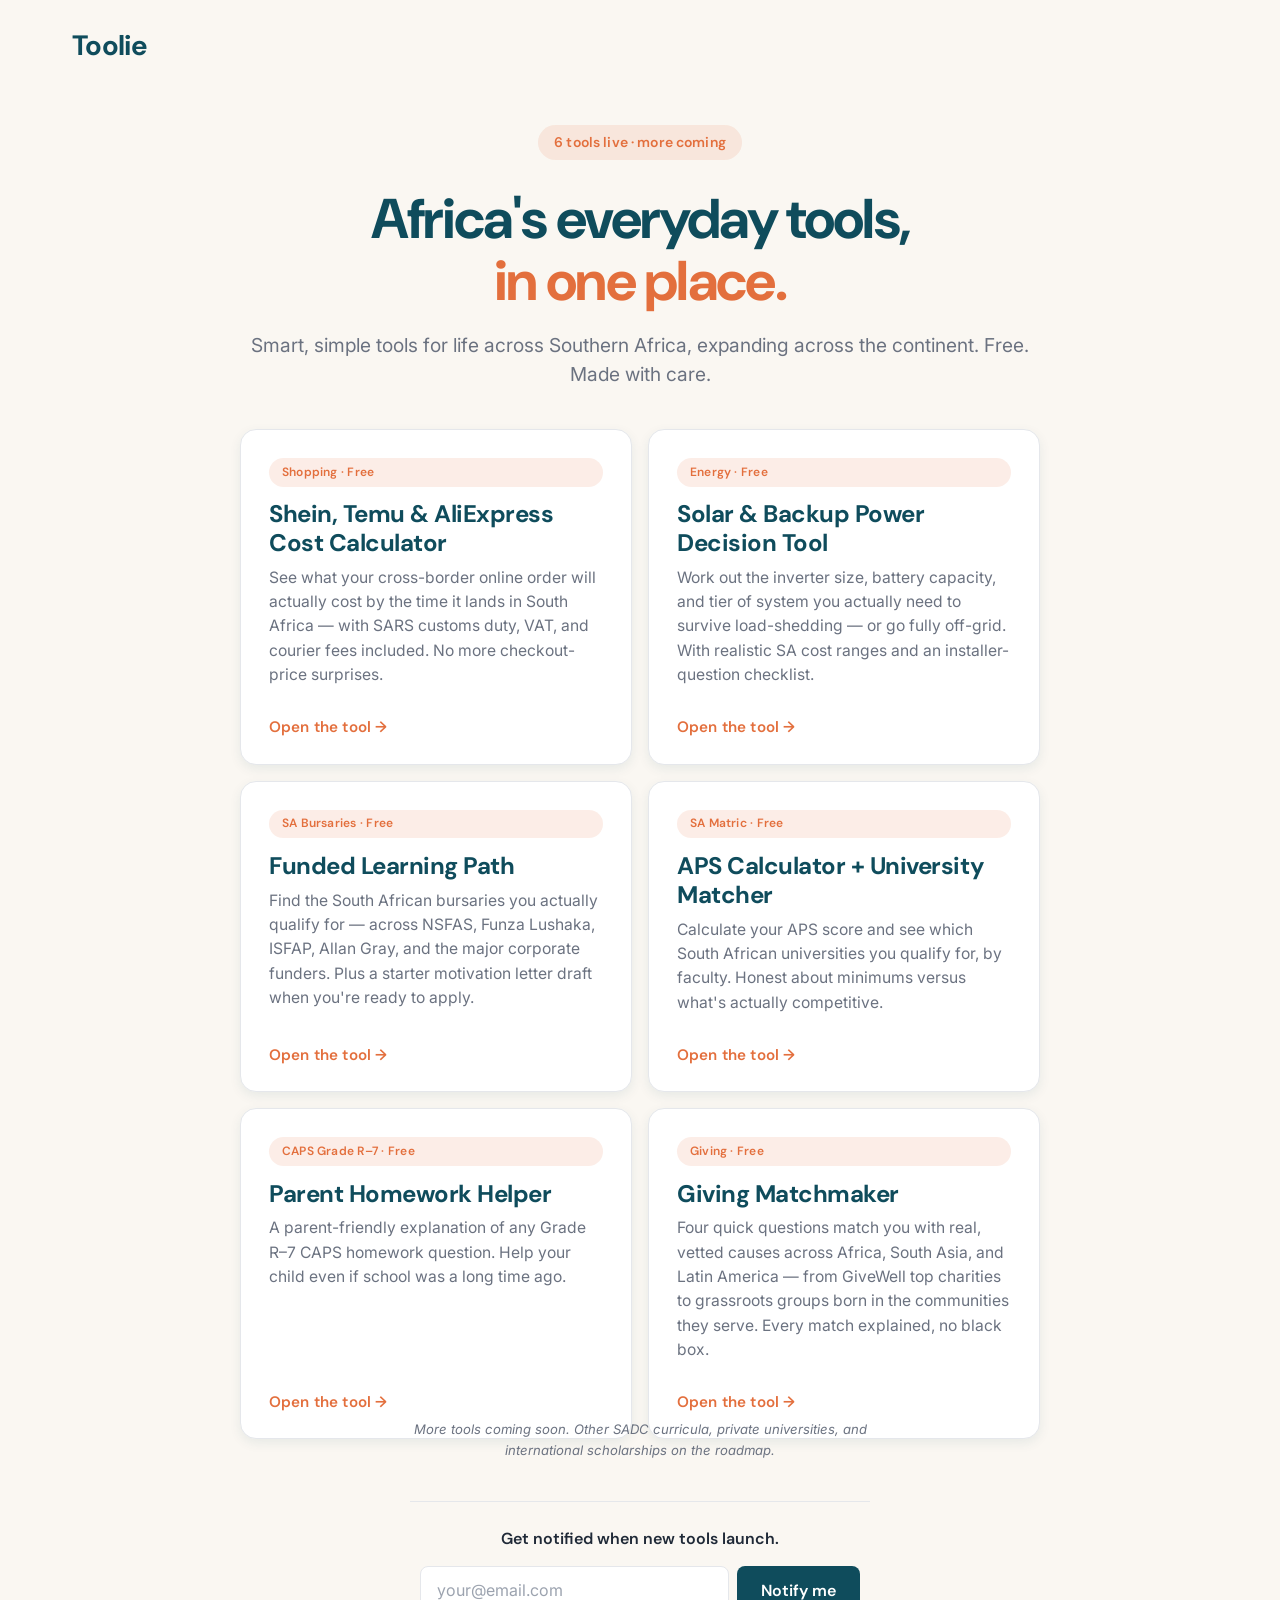
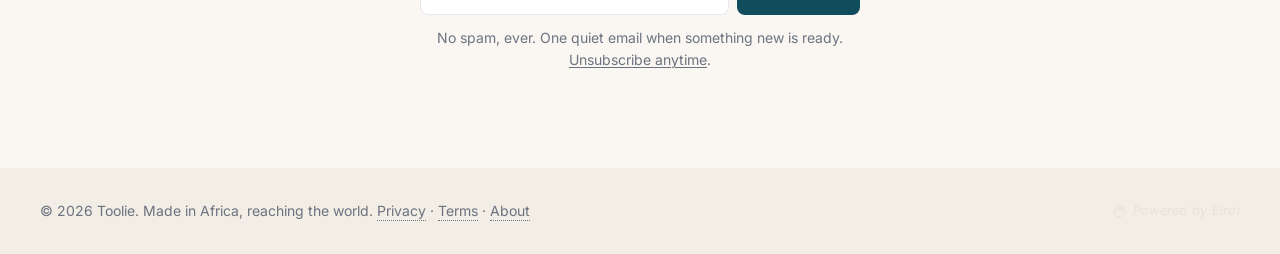
==== commit b3f31eab: "Add files via upload Add Giving Matchmaker tool" ====
--- a/index.html
+++ b/index.html
@@ -25,7 +25,7 @@
   <main>
     <section class="hero">
       <div class="hero-inner">
-        <span class="status">5 tools live &middot; more coming</span>
+        <span class="status">6 tools live &middot; more coming</span>
 
         <h1>Africa's everyday tools,<br><span class="hl">in one place.</span></h1>
 
@@ -64,6 +64,13 @@
             <span class="featured-tool-pill">CAPS Grade R&ndash;7 &middot; Free</span>
             <h2 class="featured-tool-title">Parent Homework Helper</h2>
             <p class="featured-tool-desc">A parent-friendly explanation of any Grade R&ndash;7 CAPS homework question. Help your child even if school was a long time ago.</p>
+            <span class="featured-tool-cta">Open the tool &rarr;</span>
+          </a>
+
+          <a class="featured-tool" href="/give" aria-label="Open the Giving Matchmaker donor discovery tool">
+            <span class="featured-tool-pill">Giving &middot; Free</span>
+            <h2 class="featured-tool-title">Giving Matchmaker</h2>
+            <p class="featured-tool-desc">Four quick questions match you with real, vetted causes across Africa, South Asia, and Latin America &mdash; from GiveWell top charities to grassroots groups born in the communities they serve. Every match explained, no black box.</p>
             <span class="featured-tool-cta">Open the tool &rarr;</span>
           </a>
         </div>
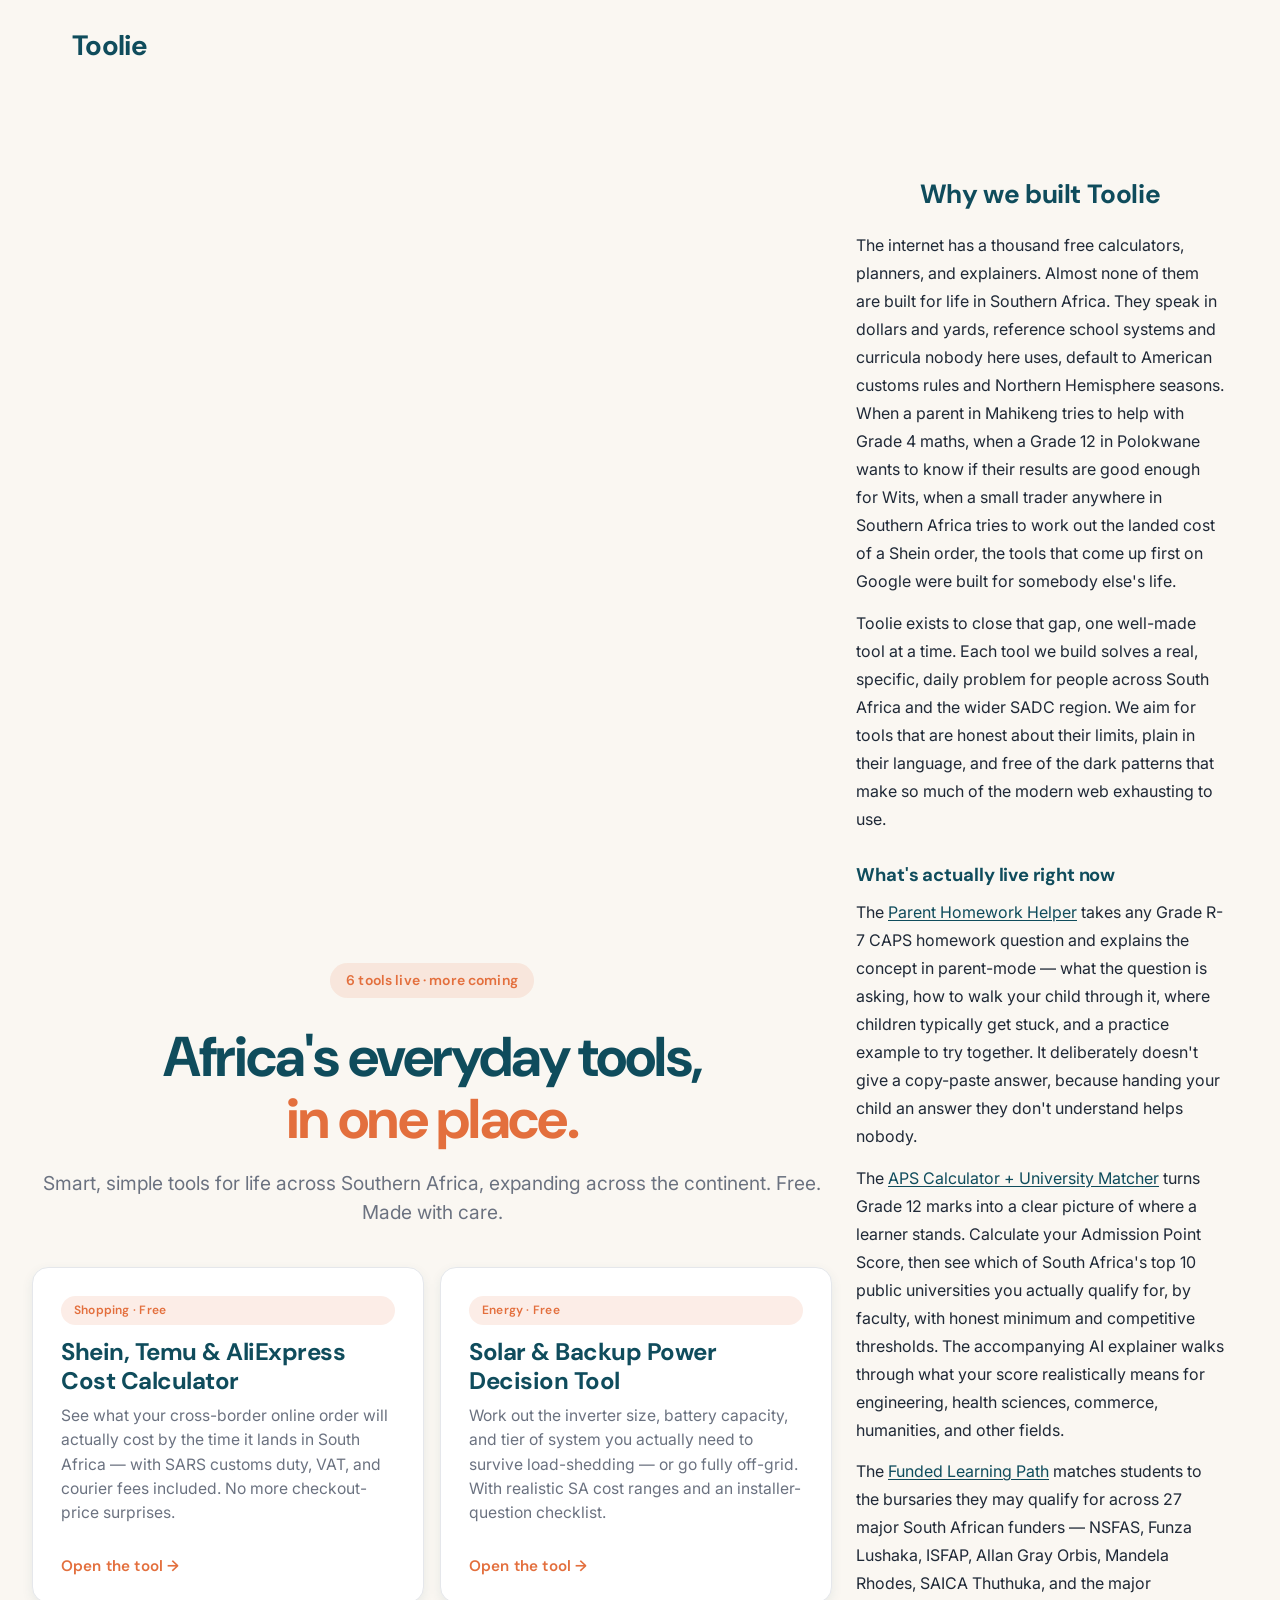
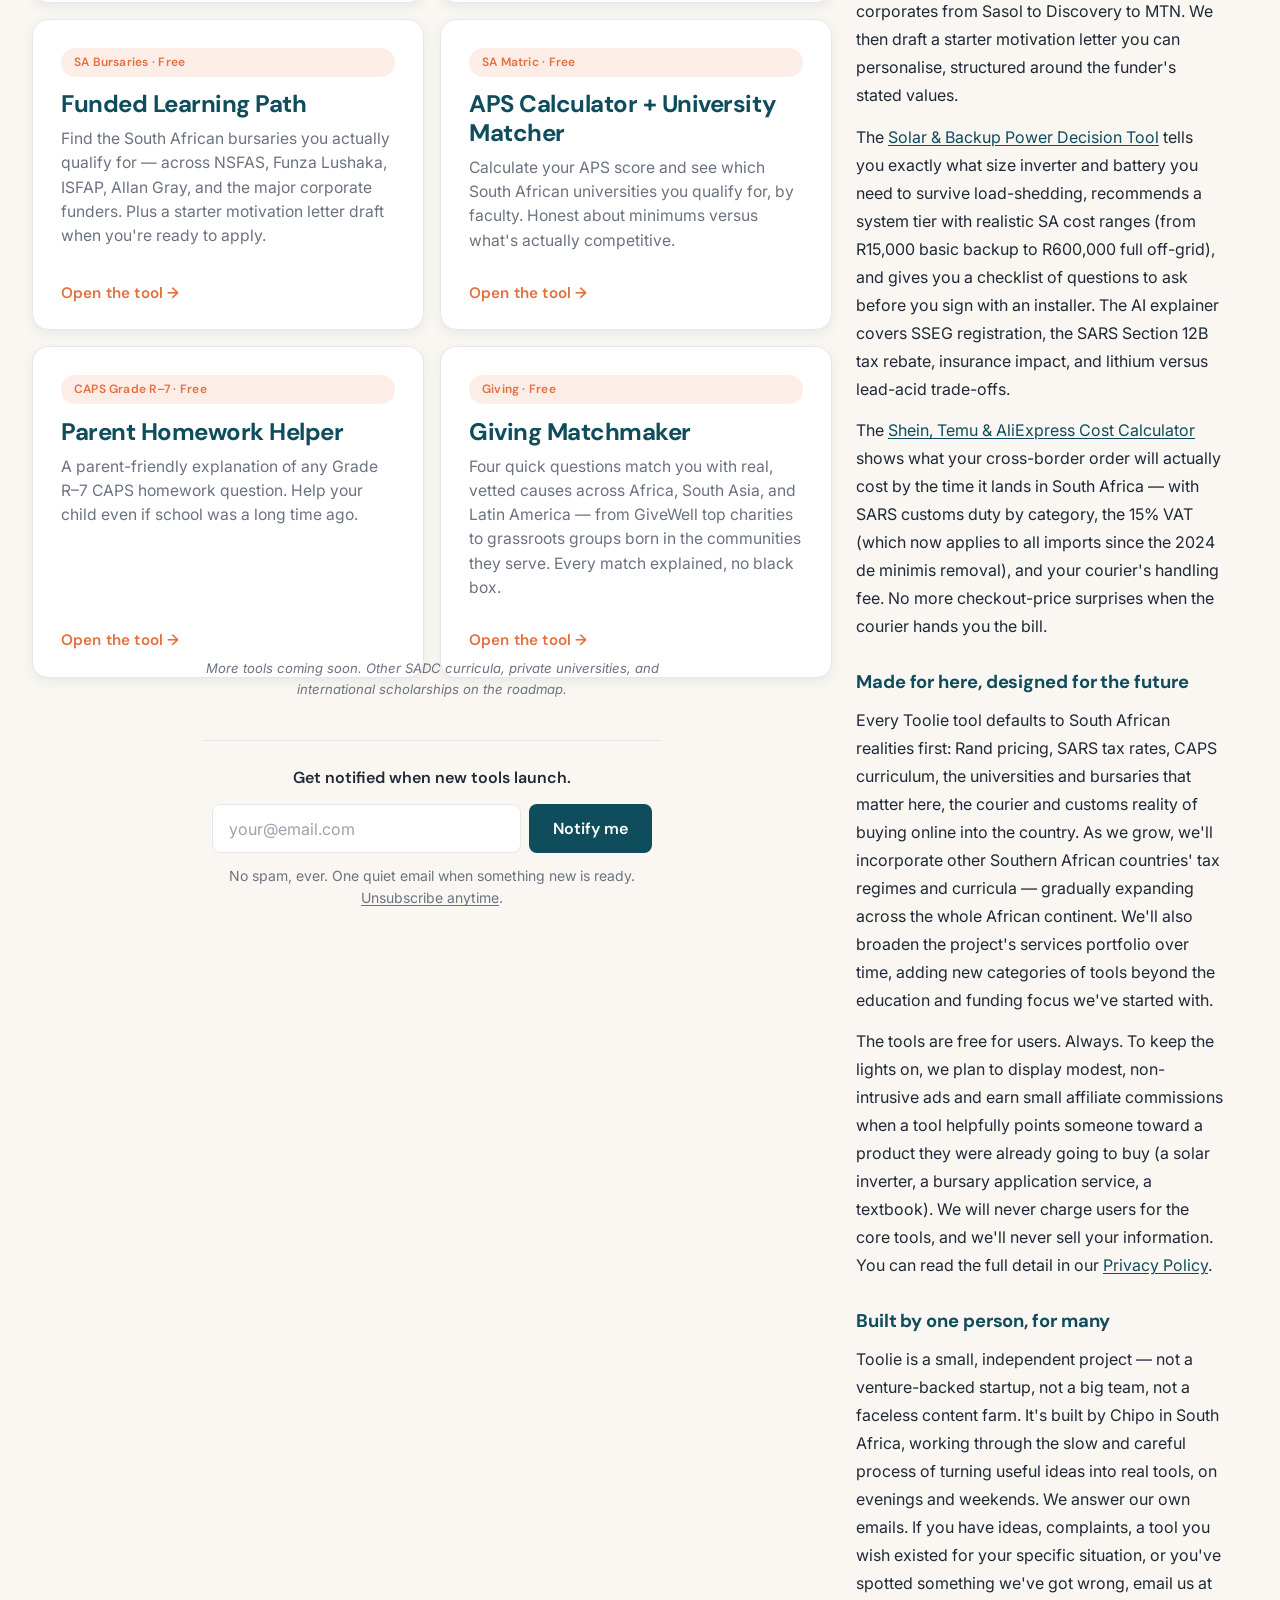
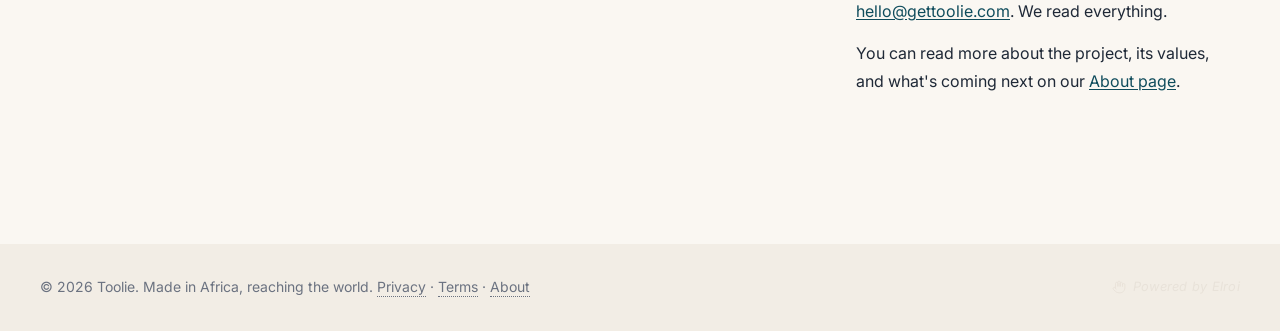
==== commit c21b8c45: "Add files via upload Add FAQs, Why Toolie expanded section, and ads.txt for AdSense reapplication" ====
--- a/index.html
+++ b/index.html
@@ -124,6 +124,38 @@
         </script>
       </div>
     </section>
+
+    <section class="why-toolie">
+      <h2>Why we built Toolie</h2>
+
+      <p>The internet has a thousand free calculators, planners, and explainers. Almost none of them are built for life in Southern Africa. They speak in dollars and yards, reference school systems and curricula nobody here uses, default to American customs rules and Northern Hemisphere seasons. When a parent in Mahikeng tries to help with Grade 4 maths, when a Grade 12 in Polokwane wants to know if their results are good enough for Wits, when a small trader anywhere in Southern Africa tries to work out the landed cost of a Shein order, the tools that come up first on Google were built for somebody else's life.</p>
+
+      <p>Toolie exists to close that gap, one well-made tool at a time. Each tool we build solves a real, specific, daily problem for people across South Africa and the wider SADC region. We aim for tools that are honest about their limits, plain in their language, and free of the dark patterns that make so much of the modern web exhausting to use.</p>
+
+      <h3>What's actually live right now</h3>
+
+      <p>The <a href="/homework">Parent Homework Helper</a> takes any Grade R-7 CAPS homework question and explains the concept in parent-mode — what the question is asking, how to walk your child through it, where children typically get stuck, and a practice example to try together. It deliberately doesn't give a copy-paste answer, because handing your child an answer they don't understand helps nobody.</p>
+
+      <p>The <a href="/aps">APS Calculator + University Matcher</a> turns Grade 12 marks into a clear picture of where a learner stands. Calculate your Admission Point Score, then see which of South Africa's top 10 public universities you actually qualify for, by faculty, with honest minimum and competitive thresholds. The accompanying AI explainer walks through what your score realistically means for engineering, health sciences, commerce, humanities, and other fields.</p>
+
+      <p>The <a href="/funding">Funded Learning Path</a> matches students to the bursaries they may qualify for across 27 major South African funders — NSFAS, Funza Lushaka, ISFAP, Allan Gray Orbis, Mandela Rhodes, SAICA Thuthuka, and the major corporates from Sasol to Discovery to MTN. We then draft a starter motivation letter you can personalise, structured around the funder's stated values.</p>
+
+      <p>The <a href="/solar">Solar &amp; Backup Power Decision Tool</a> tells you exactly what size inverter and battery you need to survive load-shedding, recommends a system tier with realistic SA cost ranges (from R15,000 basic backup to R600,000 full off-grid), and gives you a checklist of questions to ask before you sign with an installer. The AI explainer covers SSEG registration, the SARS Section 12B tax rebate, insurance impact, and lithium versus lead-acid trade-offs.</p>
+
+      <p>The <a href="/import">Shein, Temu &amp; AliExpress Cost Calculator</a> shows what your cross-border order will actually cost by the time it lands in South Africa — with SARS customs duty by category, the 15% VAT (which now applies to all imports since the 2024 de minimis removal), and your courier's handling fee. No more checkout-price surprises when the courier hands you the bill.</p>
+
+      <h3>Made for here, designed for the future</h3>
+
+      <p>Every Toolie tool defaults to South African realities first: Rand pricing, SARS tax rates, CAPS curriculum, the universities and bursaries that matter here, the courier and customs reality of buying online into the country. As we grow, we'll incorporate other Southern African countries' tax regimes and curricula — gradually expanding across the whole African continent. We'll also broaden the project's services portfolio over time, adding new categories of tools beyond the education and funding focus we've started with.</p>
+
+      <p>The tools are free for users. Always. To keep the lights on, we plan to display modest, non-intrusive ads and earn small affiliate commissions when a tool helpfully points someone toward a product they were already going to buy (a solar inverter, a bursary application service, a textbook). We will never charge users for the core tools, and we'll never sell your information. You can read the full detail in our <a href="/privacy">Privacy Policy</a>.</p>
+
+      <h3>Built by one person, for many</h3>
+
+      <p>Toolie is a small, independent project — not a venture-backed startup, not a big team, not a faceless content farm. It's built by Chipo in South Africa, working through the slow and careful process of turning useful ideas into real tools, on evenings and weekends. We answer our own emails. If you have ideas, complaints, a tool you wish existed for your specific situation, or you've spotted something we've got wrong, email us at <a href="mailto:hello@gettoolie.com">hello@gettoolie.com</a>. We read everything.</p>
+
+      <p>You can read more about the project, its values, and what's coming next on our <a href="/about">About page</a>.</p>
+    </section>
   </main>
 
   <footer class="site-footer">
--- a/style.css
+++ b/style.css
@@ -681,6 +681,148 @@
   color: var(--primary);
 }
 
+/* Tool FAQ sections — supports AdSense content requirements */
+.tool-faq {
+  background: var(--surface);
+  border: 1px solid var(--border);
+  border-radius: var(--radius);
+  padding: 1.75rem 1.75rem 1.5rem;
+  margin-top: 1.5rem;
+  max-width: 720px;
+  margin-left: auto;
+  margin-right: auto;
+}
+
+.tool-faq h2 {
+  font-family: 'DM Sans', sans-serif;
+  font-size: 1.4rem;
+  font-weight: 700;
+  color: var(--primary);
+  margin-bottom: 1.25rem;
+  letter-spacing: -0.01em;
+}
+
+.tool-faq details {
+  border-bottom: 1px solid var(--border);
+  padding: 1.1rem 0;
+}
+
+.tool-faq details:last-child {
+  border-bottom: 0;
+  padding-bottom: 0.5rem;
+}
+
+.tool-faq details:first-of-type {
+  padding-top: 0.5rem;
+}
+
+.tool-faq summary {
+  font-family: 'DM Sans', sans-serif;
+  font-weight: 600;
+  font-size: 1rem;
+  color: var(--text);
+  cursor: pointer;
+  list-style: none;
+  position: relative;
+  padding-right: 2rem;
+  line-height: 1.45;
+  outline: none;
+}
+
+.tool-faq summary::-webkit-details-marker {
+  display: none;
+}
+
+.tool-faq summary::after {
+  content: "+";
+  position: absolute;
+  right: 0;
+  top: -0.15rem;
+  font-size: 1.6rem;
+  font-weight: 400;
+  color: var(--accent);
+  line-height: 1;
+}
+
+.tool-faq details[open] summary::after {
+  content: "−";
+}
+
+.tool-faq summary:hover {
+  color: var(--primary);
+}
+
+.tool-faq summary:focus-visible {
+  color: var(--primary);
+  text-decoration: underline;
+  text-underline-offset: 3px;
+}
+
+.tool-faq details p {
+  margin-top: 0.85rem;
+  color: var(--text);
+  line-height: 1.7;
+  font-size: 0.97rem;
+}
+
+.tool-faq details p + p {
+  margin-top: 0.85rem;
+}
+
+.tool-faq details a {
+  color: var(--primary);
+  text-decoration: underline;
+  text-underline-offset: 2px;
+}
+
+.tool-faq details a:hover {
+  color: var(--accent);
+}
+
+/* "Why Toolie" expanded homepage section */
+.why-toolie {
+  padding: 3rem 1.5rem 2.5rem;
+  max-width: 760px;
+  margin: 0 auto;
+}
+
+.why-toolie h2 {
+  font-family: 'DM Sans', sans-serif;
+  font-size: 1.65rem;
+  font-weight: 700;
+  color: var(--primary);
+  letter-spacing: -0.015em;
+  margin-bottom: 1rem;
+  text-align: center;
+}
+
+.why-toolie h3 {
+  font-family: 'DM Sans', sans-serif;
+  font-size: 1.15rem;
+  font-weight: 700;
+  color: var(--primary);
+  margin-top: 1.75rem;
+  margin-bottom: 0.5rem;
+  letter-spacing: -0.005em;
+}
+
+.why-toolie p {
+  font-size: 1rem;
+  line-height: 1.75;
+  color: var(--text);
+  margin-bottom: 0.85rem;
+}
+
+.why-toolie a {
+  color: var(--primary);
+  text-decoration: underline;
+  text-underline-offset: 2px;
+}
+
+.why-toolie a:hover {
+  color: var(--accent);
+}
+
 .featured-tool-note {
   text-align: center;
   font-size: 0.82rem;
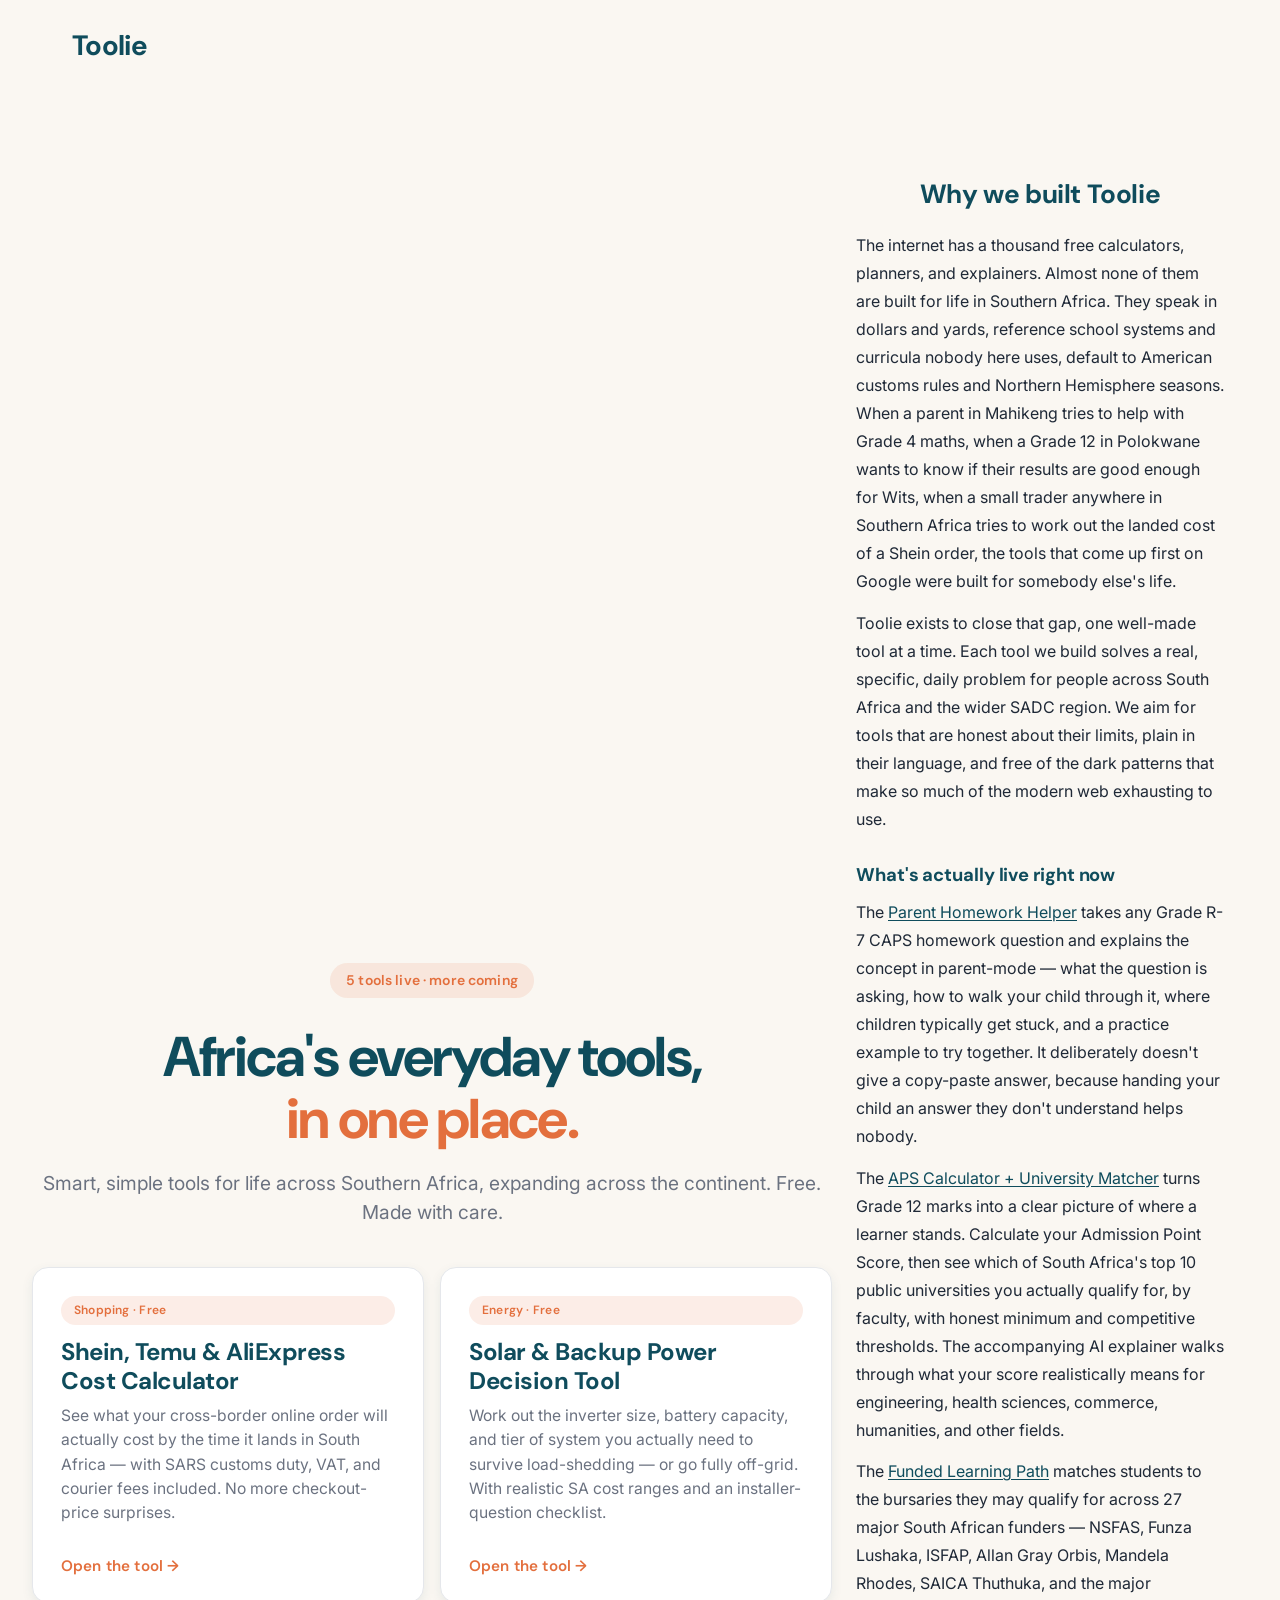
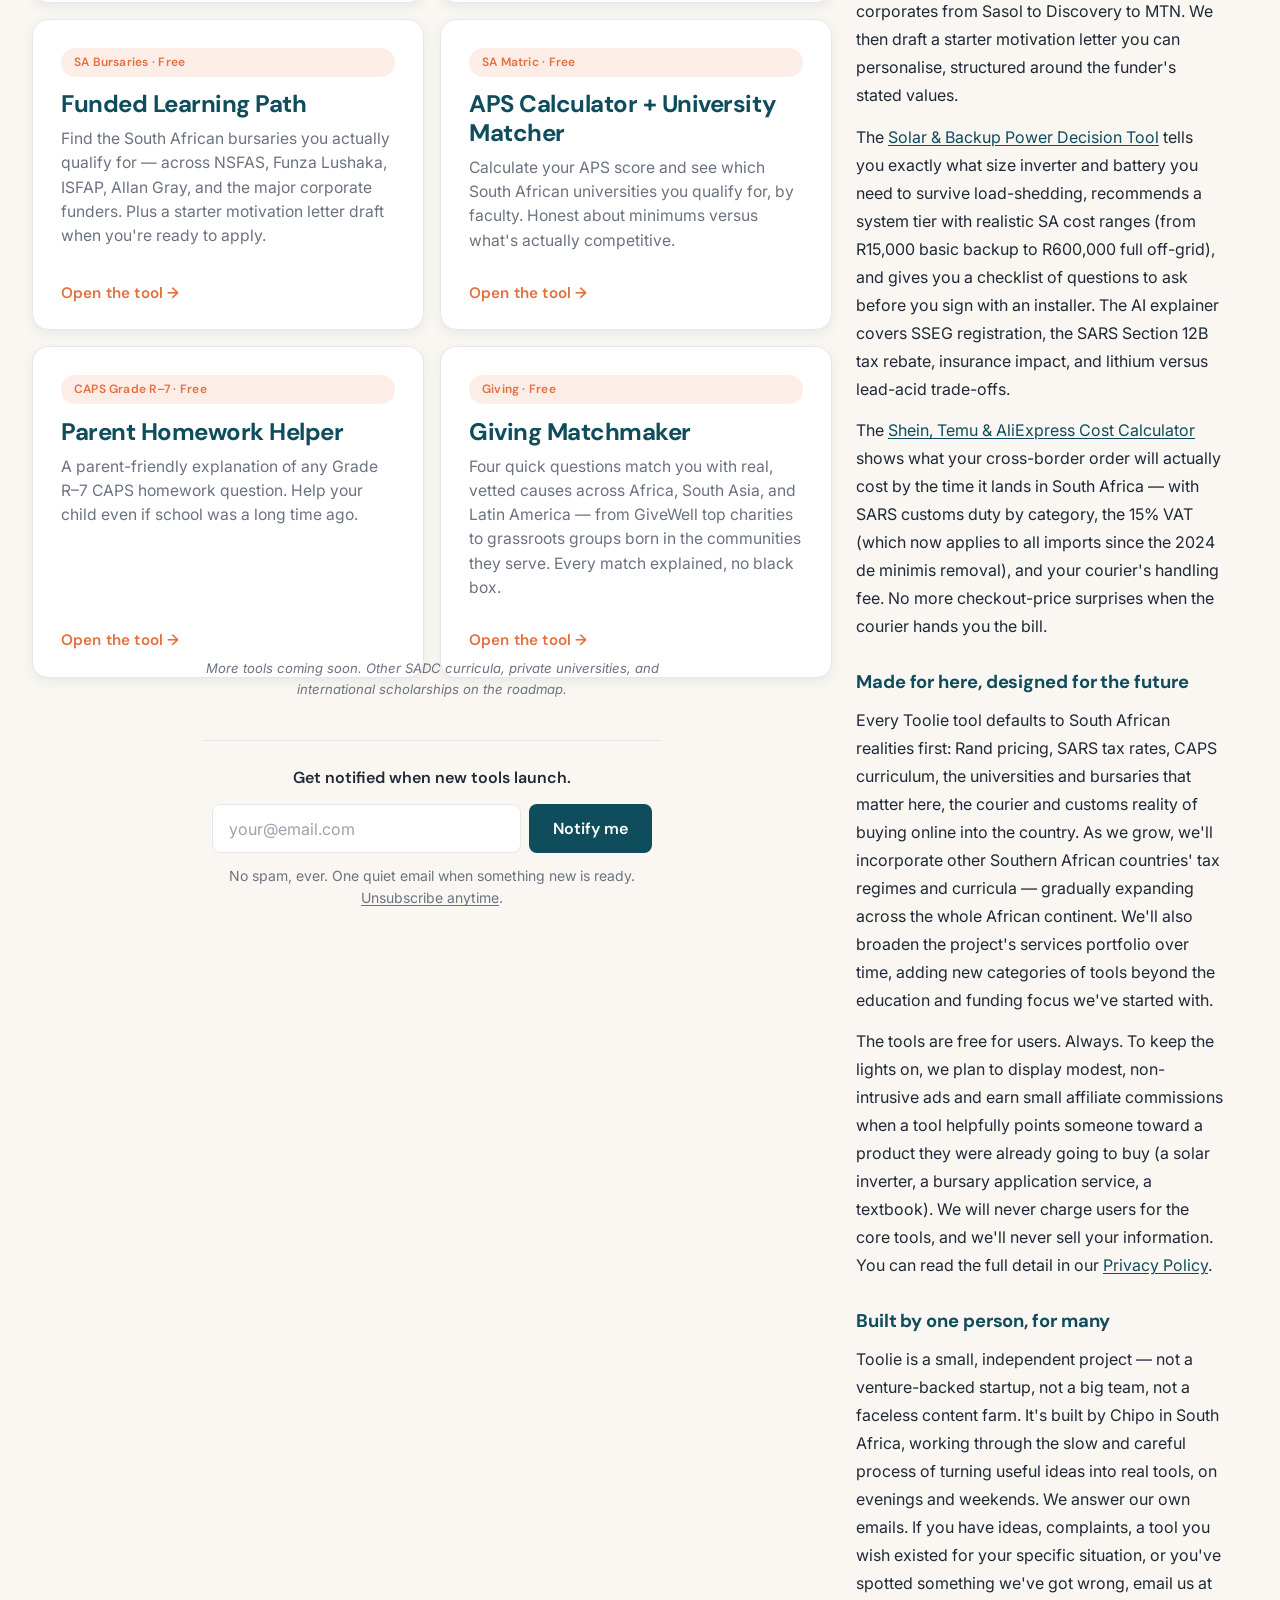
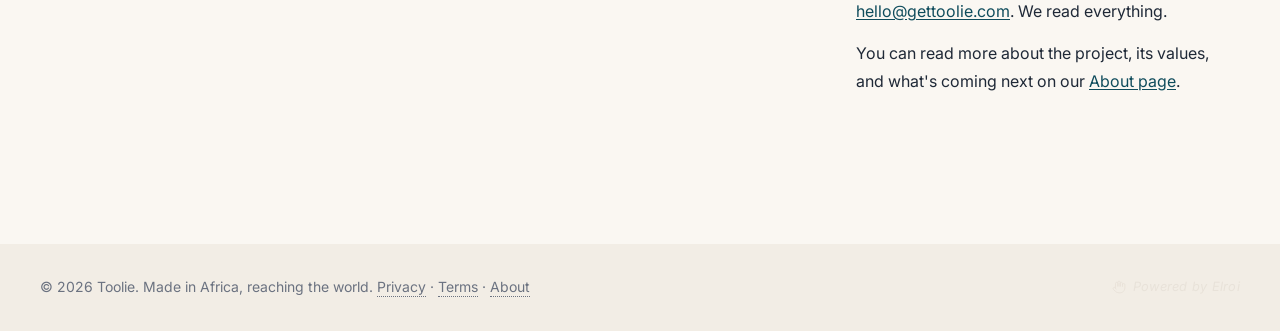
==== commit c78ed57e: "Add files via upload Add /guides section with first two long-form articles + fix tools-live badge" ====
--- a/index.html
+++ b/index.html
@@ -25,7 +25,7 @@
   <main>
     <section class="hero">
       <div class="hero-inner">
-        <span class="status">6 tools live &middot; more coming</span>
+        <span class="status">5 tools live &middot; more coming</span>
 
         <h1>Africa's everyday tools,<br><span class="hl">in one place.</span></h1>
 
--- a/style.css
+++ b/style.css
@@ -823,6 +823,284 @@
   color: var(--accent);
 }
 
+/* Guide pages — long-form articles supporting the tools */
+.guide-hero {
+  text-align: center;
+  max-width: 720px;
+  margin: 0 auto 1.5rem;
+  padding: 0 1rem;
+}
+
+.guide-meta {
+  font-size: 0.85rem;
+  color: var(--text-muted);
+  margin-bottom: 0.85rem;
+  letter-spacing: 0.02em;
+  text-transform: uppercase;
+  font-family: 'DM Sans', sans-serif;
+  font-weight: 500;
+}
+
+.guide-title {
+  font-family: 'DM Sans', sans-serif;
+  font-size: 2.2rem;
+  font-weight: 700;
+  color: var(--primary);
+  line-height: 1.15;
+  letter-spacing: -0.02em;
+  margin-bottom: 0.85rem;
+}
+
+.guide-subtitle {
+  font-size: 1.05rem;
+  color: var(--text);
+  line-height: 1.6;
+  margin-bottom: 1.5rem;
+}
+
+.guide-body {
+  max-width: 720px;
+  margin: 0 auto;
+  background: var(--surface);
+  border: 1px solid var(--border);
+  border-radius: var(--radius);
+  padding: 2.25rem 2.25rem 2rem;
+  line-height: 1.8;
+}
+
+.guide-body h2 {
+  font-family: 'DM Sans', sans-serif;
+  font-size: 1.5rem;
+  font-weight: 700;
+  color: var(--primary);
+  margin-top: 2.25rem;
+  margin-bottom: 0.85rem;
+  letter-spacing: -0.015em;
+}
+
+.guide-body h2:first-child {
+  margin-top: 0;
+}
+
+.guide-body h3 {
+  font-family: 'DM Sans', sans-serif;
+  font-size: 1.15rem;
+  font-weight: 700;
+  color: var(--text);
+  margin-top: 1.75rem;
+  margin-bottom: 0.55rem;
+  letter-spacing: -0.005em;
+}
+
+.guide-body p {
+  margin-bottom: 1rem;
+  font-size: 1rem;
+  color: var(--text);
+}
+
+.guide-body p:last-child {
+  margin-bottom: 0;
+}
+
+.guide-body a {
+  color: var(--primary);
+  text-decoration: underline;
+  text-underline-offset: 2px;
+}
+
+.guide-body a:hover {
+  color: var(--accent);
+}
+
+.guide-body ul,
+.guide-body ol {
+  margin: 0.75rem 0 1.1rem 1.5rem;
+}
+
+.guide-body li {
+  margin-bottom: 0.5rem;
+  font-size: 1rem;
+  line-height: 1.7;
+}
+
+.guide-body strong {
+  color: var(--primary);
+  font-weight: 700;
+}
+
+.guide-body em {
+  font-style: italic;
+}
+
+.guide-body blockquote {
+  margin: 1.25rem 0;
+  padding: 0.85rem 1.25rem;
+  border-left: 3px solid var(--accent);
+  background: var(--footer-bg);
+  font-style: italic;
+  color: var(--text);
+  border-radius: 0 var(--radius) var(--radius) 0;
+}
+
+/* Tool callout block within guides */
+.guide-callout {
+  background: linear-gradient(135deg, var(--primary) 0%, var(--primary-dark) 100%);
+  color: #fff;
+  border-radius: var(--radius);
+  padding: 1.5rem 1.75rem;
+  margin: 1.75rem 0;
+}
+
+.guide-callout p {
+  color: #fff;
+  font-size: 0.97rem;
+  margin-bottom: 0.85rem;
+}
+
+.guide-callout p:last-child {
+  margin-bottom: 0;
+}
+
+.guide-callout strong {
+  color: #fff;
+}
+
+.guide-callout a.guide-callout-button {
+  display: inline-block;
+  background: var(--accent);
+  color: #fff;
+  font-family: 'DM Sans', sans-serif;
+  font-weight: 600;
+  font-size: 0.95rem;
+  padding: 0.6rem 1.1rem;
+  border-radius: var(--radius);
+  text-decoration: none;
+  transition: transform 0.15s ease, background 0.15s ease;
+}
+
+.guide-callout a.guide-callout-button:hover {
+  background: #d05f2e;
+  color: #fff;
+  transform: translateY(-1px);
+}
+
+/* Related guides at end of article */
+.guide-related {
+  max-width: 720px;
+  margin: 2rem auto 0;
+  padding: 0 1rem;
+}
+
+.guide-related h2 {
+  font-family: 'DM Sans', sans-serif;
+  font-size: 1.3rem;
+  font-weight: 700;
+  color: var(--primary);
+  margin-bottom: 1rem;
+  text-align: center;
+  letter-spacing: -0.01em;
+}
+
+.guide-related-grid {
+  display: grid;
+  grid-template-columns: repeat(auto-fit, minmax(280px, 1fr));
+  gap: 1rem;
+}
+
+.guide-related-card {
+  background: var(--surface);
+  border: 1px solid var(--border);
+  border-radius: var(--radius);
+  padding: 1.15rem 1.25rem;
+  text-decoration: none;
+  color: var(--text);
+  transition: border-color 0.15s ease, transform 0.15s ease;
+}
+
+.guide-related-card:hover {
+  border-color: var(--primary);
+  transform: translateY(-1px);
+}
+
+.guide-related-card h3 {
+  font-family: 'DM Sans', sans-serif;
+  font-size: 1rem;
+  font-weight: 700;
+  color: var(--primary);
+  margin-bottom: 0.35rem;
+  letter-spacing: -0.005em;
+}
+
+.guide-related-card p {
+  font-size: 0.88rem;
+  color: var(--text-muted);
+  line-height: 1.5;
+  margin: 0;
+}
+
+/* Guides landing page */
+.guides-list {
+  display: grid;
+  grid-template-columns: repeat(auto-fit, minmax(300px, 1fr));
+  gap: 1rem;
+  max-width: 960px;
+  margin: 0 auto;
+}
+
+.guide-card {
+  background: var(--surface);
+  border: 1px solid var(--border);
+  border-radius: 1rem;
+  padding: 1.5rem 1.5rem 1.25rem;
+  text-decoration: none;
+  color: var(--text);
+  transition: border-color 0.15s ease, transform 0.15s ease, box-shadow 0.15s ease;
+  display: flex;
+  flex-direction: column;
+}
+
+.guide-card:hover {
+  border-color: var(--primary);
+  transform: translateY(-2px);
+  box-shadow: var(--shadow);
+}
+
+.guide-card-meta {
+  font-size: 0.78rem;
+  color: var(--text-muted);
+  letter-spacing: 0.03em;
+  text-transform: uppercase;
+  font-family: 'DM Sans', sans-serif;
+  font-weight: 500;
+  margin-bottom: 0.5rem;
+}
+
+.guide-card h2 {
+  font-family: 'DM Sans', sans-serif;
+  font-size: 1.2rem;
+  font-weight: 700;
+  color: var(--primary);
+  margin-bottom: 0.55rem;
+  line-height: 1.3;
+  letter-spacing: -0.01em;
+}
+
+.guide-card p {
+  font-size: 0.93rem;
+  color: var(--text);
+  line-height: 1.55;
+  margin: 0 0 0.85rem;
+  flex: 1;
+}
+
+.guide-card-cta {
+  font-family: 'DM Sans', sans-serif;
+  font-size: 0.9rem;
+  font-weight: 600;
+  color: var(--accent);
+  margin-top: auto;
+}
+
 .featured-tool-note {
   text-align: center;
   font-size: 0.82rem;
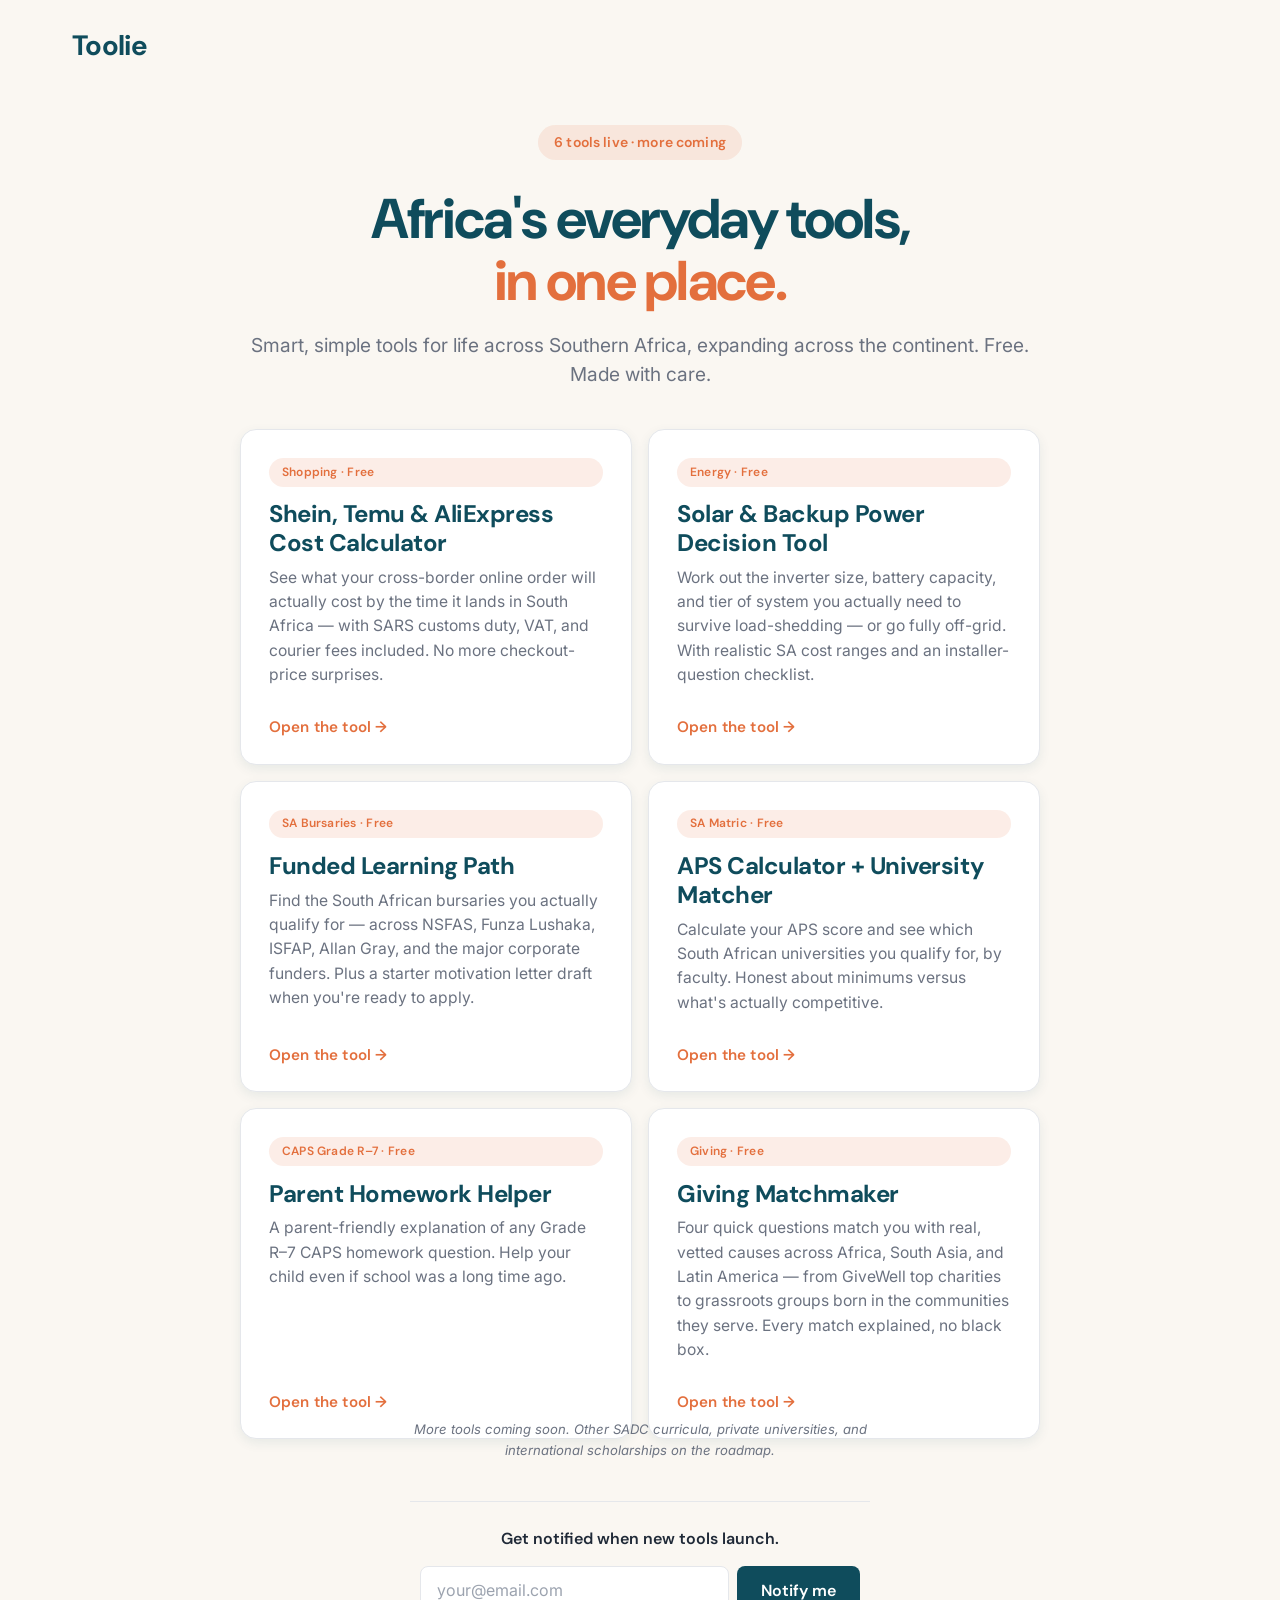
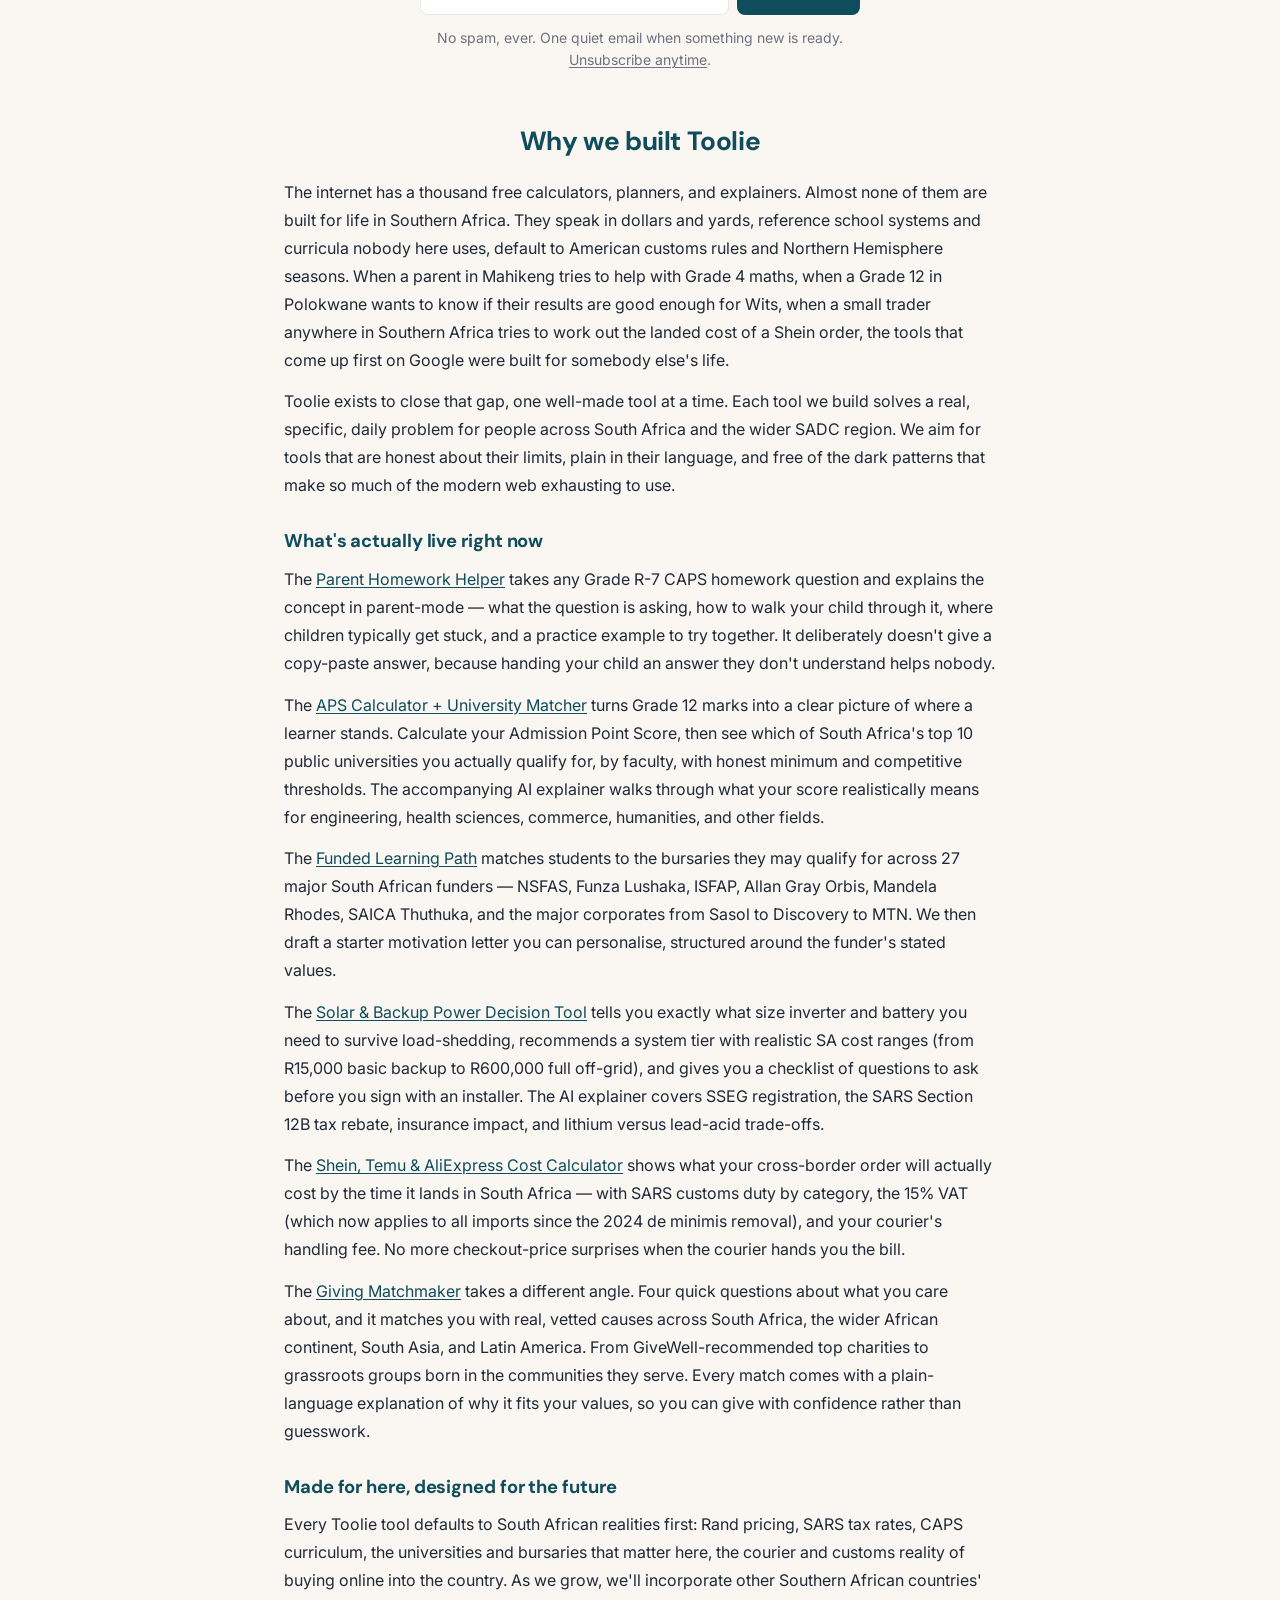
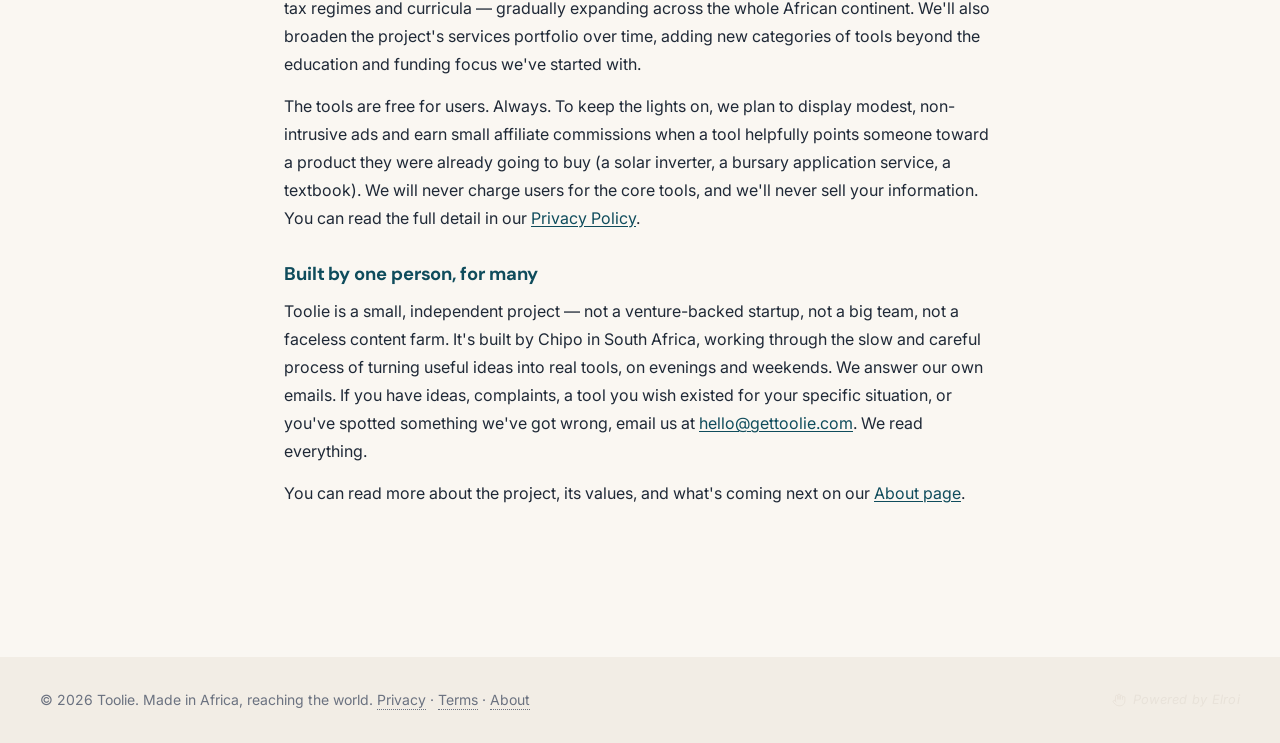
==== commit 7a5352dc: "Add files via upload Fix layout + add Giving Matchmaker to Why Toolie and About content" ====
--- a/index.html
+++ b/index.html
@@ -25,7 +25,7 @@
   <main>
     <section class="hero">
       <div class="hero-inner">
-        <span class="status">5 tools live &middot; more coming</span>
+        <span class="status">6 tools live &middot; more coming</span>
 
         <h1>Africa's everyday tools,<br><span class="hl">in one place.</span></h1>
 
@@ -144,6 +144,8 @@
 
       <p>The <a href="/import">Shein, Temu &amp; AliExpress Cost Calculator</a> shows what your cross-border order will actually cost by the time it lands in South Africa — with SARS customs duty by category, the 15% VAT (which now applies to all imports since the 2024 de minimis removal), and your courier's handling fee. No more checkout-price surprises when the courier hands you the bill.</p>
 
+      <p>The <a href="/give">Giving Matchmaker</a> takes a different angle. Four quick questions about what you care about, and it matches you with real, vetted causes across South Africa, the wider African continent, South Asia, and Latin America. From GiveWell-recommended top charities to grassroots groups born in the communities they serve. Every match comes with a plain-language explanation of why it fits your values, so you can give with confidence rather than guesswork.</p>
+
       <h3>Made for here, designed for the future</h3>
 
       <p>Every Toolie tool defaults to South African realities first: Rand pricing, SARS tax rates, CAPS curriculum, the universities and bursaries that matter here, the courier and customs reality of buying online into the country. As we grow, we'll incorporate other Southern African countries' tax regimes and curricula — gradually expanding across the whole African continent. We'll also broaden the project's services portfolio over time, adding new categories of tools beyond the education and funding focus we've started with.</p>
--- a/style.css
+++ b/style.css
@@ -61,8 +61,8 @@
 main {
   flex: 1;
   display: flex;
+  flex-direction: column;
   align-items: center;
-  justify-content: center;
   padding: 2rem;
 }
 
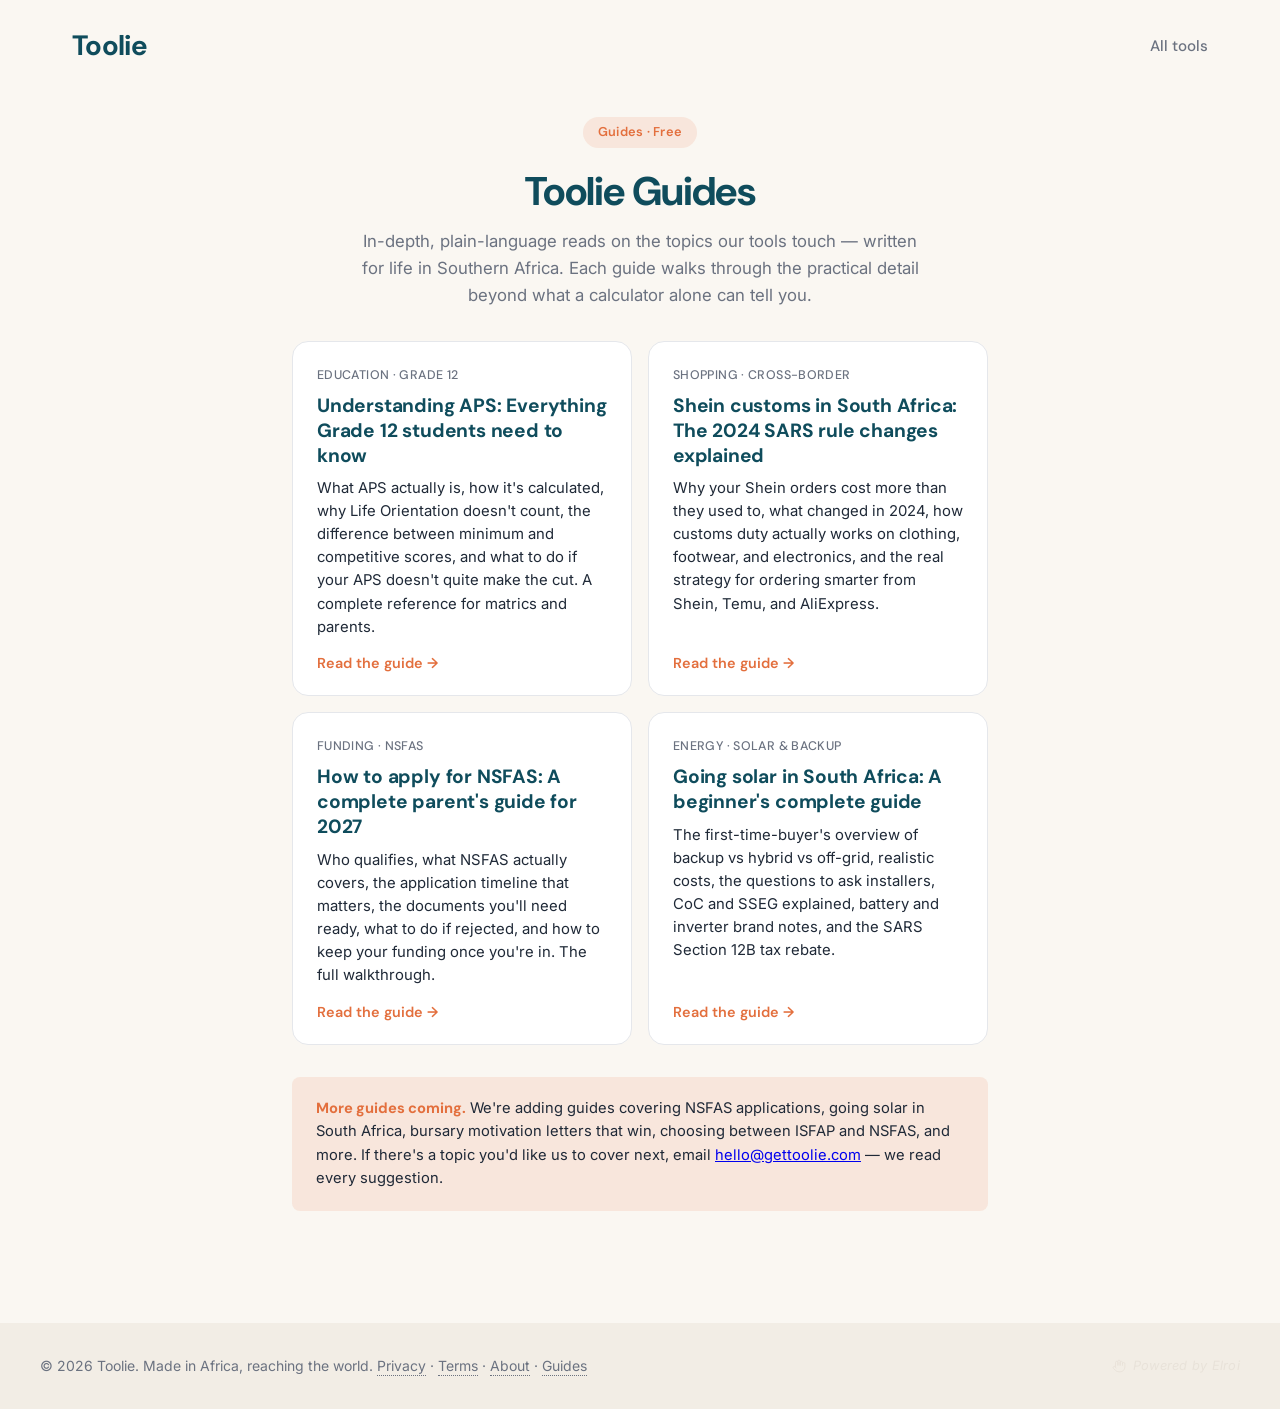
==== commit feff3e48: "Add files via upload Add NSFAS application guide and Going Solar guide" ====
--- a/index.html
+++ b/index.html
@@ -3,166 +3,73 @@
 <head>
   <meta charset="UTF-8">
   <meta name="viewport" content="width=device-width, initial-scale=1.0">
-  <title>Toolie — Africa's everyday tools, in one place</title>
-  <meta name="description" content="Smart, simple tools for Southern African life. Calculators, planners, and decision-helpers — free, made with care.">
-  <meta property="og:title" content="Toolie — Africa's everyday tools, in one place">
-  <meta property="og:description" content="Smart, simple tools for Southern African life. Free, made with care.">
+  <title>Guides — Toolie</title>
+  <meta name="description" content="In-depth guides on South African education, bursaries, solar, cross-border shopping, and more. Plain-language reads from Toolie.">
+  <meta property="og:title" content="Guides — Toolie">
+  <meta property="og:description" content="In-depth guides on South African education, bursaries, solar, cross-border shopping, and more.">
   <meta property="og:type" content="website">
-  <meta property="og:url" content="https://gettoolie.com">
+  <meta property="og:url" content="https://gettoolie.com/guides">
   <meta name="theme-color" content="#0F4C5C">
   <link rel="preconnect" href="https://fonts.googleapis.com">
   <link rel="preconnect" href="https://fonts.gstatic.com" crossorigin>
   <link href="https://fonts.googleapis.com/css2?family=DM+Sans:wght@500;600;700&family=Inter:wght@400;500&display=swap" rel="stylesheet">
-  <link rel="stylesheet" href="style.css">
+  <link rel="stylesheet" href="../style.css">
   <script async src="https://pagead2.googlesyndication.com/pagead/js/adsbygoogle.js?client=ca-pub-9742354292252484" crossorigin="anonymous"></script>
 </head>
 <body>
 
-  <header class="site-header">
+  <header class="site-header tool-header">
     <a href="/" class="logo" aria-label="Toolie home">Toolie</a>
+    <nav class="tool-nav">
+      <a href="/" class="nav-link">All tools</a>
+    </nav>
   </header>
 
-  <main>
-    <section class="hero">
-      <div class="hero-inner">
-        <span class="status">6 tools live &middot; more coming</span>
-
-        <h1>Africa's everyday tools,<br><span class="hl">in one place.</span></h1>
-
-        <p class="lead">Smart, simple tools for life across Southern Africa, expanding across the continent. Free. Made with care.</p>
-
-        <div class="tools-grid">
-          <a class="featured-tool" href="/import" aria-label="Open the Shein, Temu and AliExpress landed cost calculator">
-            <span class="featured-tool-pill">Shopping &middot; Free</span>
-            <h2 class="featured-tool-title">Shein, Temu &amp; AliExpress Cost Calculator</h2>
-            <p class="featured-tool-desc">See what your cross-border online order will actually cost by the time it lands in South Africa &mdash; with SARS customs duty, VAT, and courier fees included. No more checkout-price surprises.</p>
-            <span class="featured-tool-cta">Open the tool &rarr;</span>
-          </a>
-
-          <a class="featured-tool" href="/solar" aria-label="Open the Solar and Backup Power Decision Tool">
-            <span class="featured-tool-pill">Energy &middot; Free</span>
-            <h2 class="featured-tool-title">Solar &amp; Backup Power Decision Tool</h2>
-            <p class="featured-tool-desc">Work out the inverter size, battery capacity, and tier of system you actually need to survive load-shedding &mdash; or go fully off-grid. With realistic SA cost ranges and an installer-question checklist.</p>
-            <span class="featured-tool-cta">Open the tool &rarr;</span>
-          </a>
-
-          <a class="featured-tool" href="/funding" aria-label="Open the Funded Learning Path bursary matcher">
-            <span class="featured-tool-pill">SA Bursaries &middot; Free</span>
-            <h2 class="featured-tool-title">Funded Learning Path</h2>
-            <p class="featured-tool-desc">Find the South African bursaries you actually qualify for &mdash; across NSFAS, Funza Lushaka, ISFAP, Allan Gray, and the major corporate funders. Plus a starter motivation letter draft when you're ready to apply.</p>
-            <span class="featured-tool-cta">Open the tool &rarr;</span>
-          </a>
-
-          <a class="featured-tool" href="/aps" aria-label="Open the APS Calculator and University Matcher">
-            <span class="featured-tool-pill">SA Matric &middot; Free</span>
-            <h2 class="featured-tool-title">APS Calculator + University Matcher</h2>
-            <p class="featured-tool-desc">Calculate your APS score and see which South African universities you qualify for, by faculty. Honest about minimums versus what's actually competitive.</p>
-            <span class="featured-tool-cta">Open the tool &rarr;</span>
-          </a>
-
-          <a class="featured-tool" href="/homework" aria-label="Open the Parent Homework Helper tool">
-            <span class="featured-tool-pill">CAPS Grade R&ndash;7 &middot; Free</span>
-            <h2 class="featured-tool-title">Parent Homework Helper</h2>
-            <p class="featured-tool-desc">A parent-friendly explanation of any Grade R&ndash;7 CAPS homework question. Help your child even if school was a long time ago.</p>
-            <span class="featured-tool-cta">Open the tool &rarr;</span>
-          </a>
-
-          <a class="featured-tool" href="/give" aria-label="Open the Giving Matchmaker donor discovery tool">
-            <span class="featured-tool-pill">Giving &middot; Free</span>
-            <h2 class="featured-tool-title">Giving Matchmaker</h2>
-            <p class="featured-tool-desc">Four quick questions match you with real, vetted causes across Africa, South Asia, and Latin America &mdash; from GiveWell top charities to grassroots groups born in the communities they serve. Every match explained, no black box.</p>
-            <span class="featured-tool-cta">Open the tool &rarr;</span>
-          </a>
-        </div>
-        <p class="featured-tool-note">More tools coming soon. Other SADC curricula, private universities, and international scholarships on the roadmap.</p>
-
-        <div class="signup-block">
-          <div class="signup-confirmation" id="signupConfirmationPending" hidden>
-            <div class="signup-confirmation-icon" aria-hidden="true">&check;</div>
-            <div class="signup-confirmation-text">
-              <p class="signup-confirmation-title">Almost there.</p>
-              <p>We've sent a confirmation email to your inbox &mdash; click the link inside to finalise your subscription. Check your spam folder if you don't see it within a few minutes.</p>
-            </div>
-          </div>
-          <div class="signup-confirmation" id="signupConfirmationDone" hidden>
-            <div class="signup-confirmation-icon" aria-hidden="true">&check;</div>
-            <div class="signup-confirmation-text">
-              <p class="signup-confirmation-title">You're in.</p>
-              <p>We'll email you when new Toolie tools launch &mdash; that's it. You can unsubscribe anytime using the unsubscribe link in any email we send, or by emailing <a href="mailto:hello@gettoolie.com">hello@gettoolie.com</a> directly.</p>
-            </div>
-          </div>
-          <div id="signupFormBlock">
-            <p class="signup-prompt">Get notified when new tools launch.</p>
-            <form class="signup" action="https://app.kit.com/forms/9426183/subscriptions" method="post" data-sv-form="9426183" data-uid="20e616cd2a" data-format="inline" data-version="5">
-              <label for="email" class="visually-hidden">Your email address</label>
-              <input type="email" id="email" name="email_address" placeholder="your@email.com" required autocomplete="email">
-              <button type="submit">Notify me</button>
-            </form>
-            <p class="form-note">No spam, ever. One quiet email when something new is ready. <a href="mailto:hello@gettoolie.com?subject=Unsubscribe%20me%20from%20Toolie%20launch%20list" class="form-note-link">Unsubscribe anytime</a>.</p>
-          </div>
-        </div>
-
-        <script>
-          (function() {
-            var params = new URLSearchParams(window.location.search);
-            var pending = document.getElementById("signupConfirmationPending");
-            var done = document.getElementById("signupConfirmationDone");
-            var formBlock = document.getElementById("signupFormBlock");
-
-            if (params.get("signed-up") === "1") {
-              if (pending) pending.hidden = false;
-              if (formBlock) formBlock.style.display = "none";
-            } else if (params.get("confirmed") === "1") {
-              if (done) done.hidden = false;
-              if (formBlock) formBlock.style.display = "none";
-            }
-
-            if ((params.get("signed-up") === "1" || params.get("confirmed") === "1") && window.history && window.history.replaceState) {
-              window.history.replaceState({}, "", window.location.pathname);
-            }
-          })();
-        </script>
-      </div>
+  <main class="tool-main">
+    <section class="tool-hero">
+      <span class="tool-pill">Guides &middot; Free</span>
+      <h1 class="tool-title">Toolie Guides</h1>
+      <p class="tool-subtitle">In-depth, plain-language reads on the topics our tools touch &mdash; written for life in Southern Africa. Each guide walks through the practical detail beyond what a calculator alone can tell you.</p>
     </section>
 
-    <section class="why-toolie">
-      <h2>Why we built Toolie</h2>
+    <section class="guides-list">
+      <a href="/guides/understanding-aps" class="guide-card">
+        <span class="guide-card-meta">Education &middot; Grade 12</span>
+        <h2>Understanding APS: Everything Grade 12 students need to know</h2>
+        <p>What APS actually is, how it's calculated, why Life Orientation doesn't count, the difference between minimum and competitive scores, and what to do if your APS doesn't quite make the cut. A complete reference for matrics and parents.</p>
+        <span class="guide-card-cta">Read the guide &rarr;</span>
+      </a>
 
-      <p>The internet has a thousand free calculators, planners, and explainers. Almost none of them are built for life in Southern Africa. They speak in dollars and yards, reference school systems and curricula nobody here uses, default to American customs rules and Northern Hemisphere seasons. When a parent in Mahikeng tries to help with Grade 4 maths, when a Grade 12 in Polokwane wants to know if their results are good enough for Wits, when a small trader anywhere in Southern Africa tries to work out the landed cost of a Shein order, the tools that come up first on Google were built for somebody else's life.</p>
+      <a href="/guides/shein-customs-south-africa" class="guide-card">
+        <span class="guide-card-meta">Shopping &middot; Cross-border</span>
+        <h2>Shein customs in South Africa: The 2024 SARS rule changes explained</h2>
+        <p>Why your Shein orders cost more than they used to, what changed in 2024, how customs duty actually works on clothing, footwear, and electronics, and the real strategy for ordering smarter from Shein, Temu, and AliExpress.</p>
+        <span class="guide-card-cta">Read the guide &rarr;</span>
+      </a>
 
-      <p>Toolie exists to close that gap, one well-made tool at a time. Each tool we build solves a real, specific, daily problem for people across South Africa and the wider SADC region. We aim for tools that are honest about their limits, plain in their language, and free of the dark patterns that make so much of the modern web exhausting to use.</p>
+      <a href="/guides/how-to-apply-for-nsfas" class="guide-card">
+        <span class="guide-card-meta">Funding &middot; NSFAS</span>
+        <h2>How to apply for NSFAS: A complete parent's guide for 2027</h2>
+        <p>Who qualifies, what NSFAS actually covers, the application timeline that matters, the documents you'll need ready, what to do if rejected, and how to keep your funding once you're in. The full walkthrough.</p>
+        <span class="guide-card-cta">Read the guide &rarr;</span>
+      </a>
 
-      <h3>What's actually live right now</h3>
+      <a href="/guides/going-solar-south-africa" class="guide-card">
+        <span class="guide-card-meta">Energy &middot; Solar &amp; Backup</span>
+        <h2>Going solar in South Africa: A beginner's complete guide</h2>
+        <p>The first-time-buyer's overview of backup vs hybrid vs off-grid, realistic costs, the questions to ask installers, CoC and SSEG explained, battery and inverter brand notes, and the SARS Section 12B tax rebate.</p>
+        <span class="guide-card-cta">Read the guide &rarr;</span>
+      </a>
+    </section>
 
-      <p>The <a href="/homework">Parent Homework Helper</a> takes any Grade R-7 CAPS homework question and explains the concept in parent-mode — what the question is asking, how to walk your child through it, where children typically get stuck, and a practice example to try together. It deliberately doesn't give a copy-paste answer, because handing your child an answer they don't understand helps nobody.</p>
-
-      <p>The <a href="/aps">APS Calculator + University Matcher</a> turns Grade 12 marks into a clear picture of where a learner stands. Calculate your Admission Point Score, then see which of South Africa's top 10 public universities you actually qualify for, by faculty, with honest minimum and competitive thresholds. The accompanying AI explainer walks through what your score realistically means for engineering, health sciences, commerce, humanities, and other fields.</p>
-
-      <p>The <a href="/funding">Funded Learning Path</a> matches students to the bursaries they may qualify for across 27 major South African funders — NSFAS, Funza Lushaka, ISFAP, Allan Gray Orbis, Mandela Rhodes, SAICA Thuthuka, and the major corporates from Sasol to Discovery to MTN. We then draft a starter motivation letter you can personalise, structured around the funder's stated values.</p>
-
-      <p>The <a href="/solar">Solar &amp; Backup Power Decision Tool</a> tells you exactly what size inverter and battery you need to survive load-shedding, recommends a system tier with realistic SA cost ranges (from R15,000 basic backup to R600,000 full off-grid), and gives you a checklist of questions to ask before you sign with an installer. The AI explainer covers SSEG registration, the SARS Section 12B tax rebate, insurance impact, and lithium versus lead-acid trade-offs.</p>
-
-      <p>The <a href="/import">Shein, Temu &amp; AliExpress Cost Calculator</a> shows what your cross-border order will actually cost by the time it lands in South Africa — with SARS customs duty by category, the 15% VAT (which now applies to all imports since the 2024 de minimis removal), and your courier's handling fee. No more checkout-price surprises when the courier hands you the bill.</p>
-
-      <p>The <a href="/give">Giving Matchmaker</a> takes a different angle. Four quick questions about what you care about, and it matches you with real, vetted causes across South Africa, the wider African continent, South Asia, and Latin America. From GiveWell-recommended top charities to grassroots groups born in the communities they serve. Every match comes with a plain-language explanation of why it fits your values, so you can give with confidence rather than guesswork.</p>
-
-      <h3>Made for here, designed for the future</h3>
-
-      <p>Every Toolie tool defaults to South African realities first: Rand pricing, SARS tax rates, CAPS curriculum, the universities and bursaries that matter here, the courier and customs reality of buying online into the country. As we grow, we'll incorporate other Southern African countries' tax regimes and curricula — gradually expanding across the whole African continent. We'll also broaden the project's services portfolio over time, adding new categories of tools beyond the education and funding focus we've started with.</p>
-
-      <p>The tools are free for users. Always. To keep the lights on, we plan to display modest, non-intrusive ads and earn small affiliate commissions when a tool helpfully points someone toward a product they were already going to buy (a solar inverter, a bursary application service, a textbook). We will never charge users for the core tools, and we'll never sell your information. You can read the full detail in our <a href="/privacy">Privacy Policy</a>.</p>
-
-      <h3>Built by one person, for many</h3>
-
-      <p>Toolie is a small, independent project — not a venture-backed startup, not a big team, not a faceless content farm. It's built by Chipo in South Africa, working through the slow and careful process of turning useful ideas into real tools, on evenings and weekends. We answer our own emails. If you have ideas, complaints, a tool you wish existed for your specific situation, or you've spotted something we've got wrong, email us at <a href="mailto:hello@gettoolie.com">hello@gettoolie.com</a>. We read everything.</p>
-
-      <p>You can read more about the project, its values, and what's coming next on our <a href="/about">About page</a>.</p>
+    <section class="tool-note">
+      <p><strong>More guides coming.</strong> We're adding guides covering NSFAS applications, going solar in South Africa, bursary motivation letters that win, choosing between ISFAP and NSFAS, and more. If there's a topic you'd like us to cover next, email <a href="mailto:hello@gettoolie.com?subject=Guide%20suggestion%20for%20Toolie">hello@gettoolie.com</a> &mdash; we read every suggestion.</p>
     </section>
   </main>
 
   <footer class="site-footer">
     <div class="footer-inner">
-      <p class="copyright">&copy; 2026 Toolie. Made in Africa, reaching the world. <a href="/privacy" class="footer-link">Privacy</a> &middot; <a href="/terms" class="footer-link">Terms</a> &middot; <a href="/about" class="footer-link">About</a></p>
+      <p class="copyright">&copy; 2026 Toolie. Made in Africa, reaching the world. <a href="/privacy" class="footer-link">Privacy</a> &middot; <a href="/terms" class="footer-link">Terms</a> &middot; <a href="/about" class="footer-link">About</a> &middot; <a href="/guides" class="footer-link">Guides</a></p>
       <p class="elroi-credit" tabindex="0" aria-label="Powered by Elroi">
         <svg class="hand-icon" viewBox="0 0 24 24" fill="none" stroke="currentColor" stroke-width="1.5" stroke-linecap="round" stroke-linejoin="round" aria-hidden="true">
           <path d="M18 11V6a2 2 0 0 0-4 0v5"/>
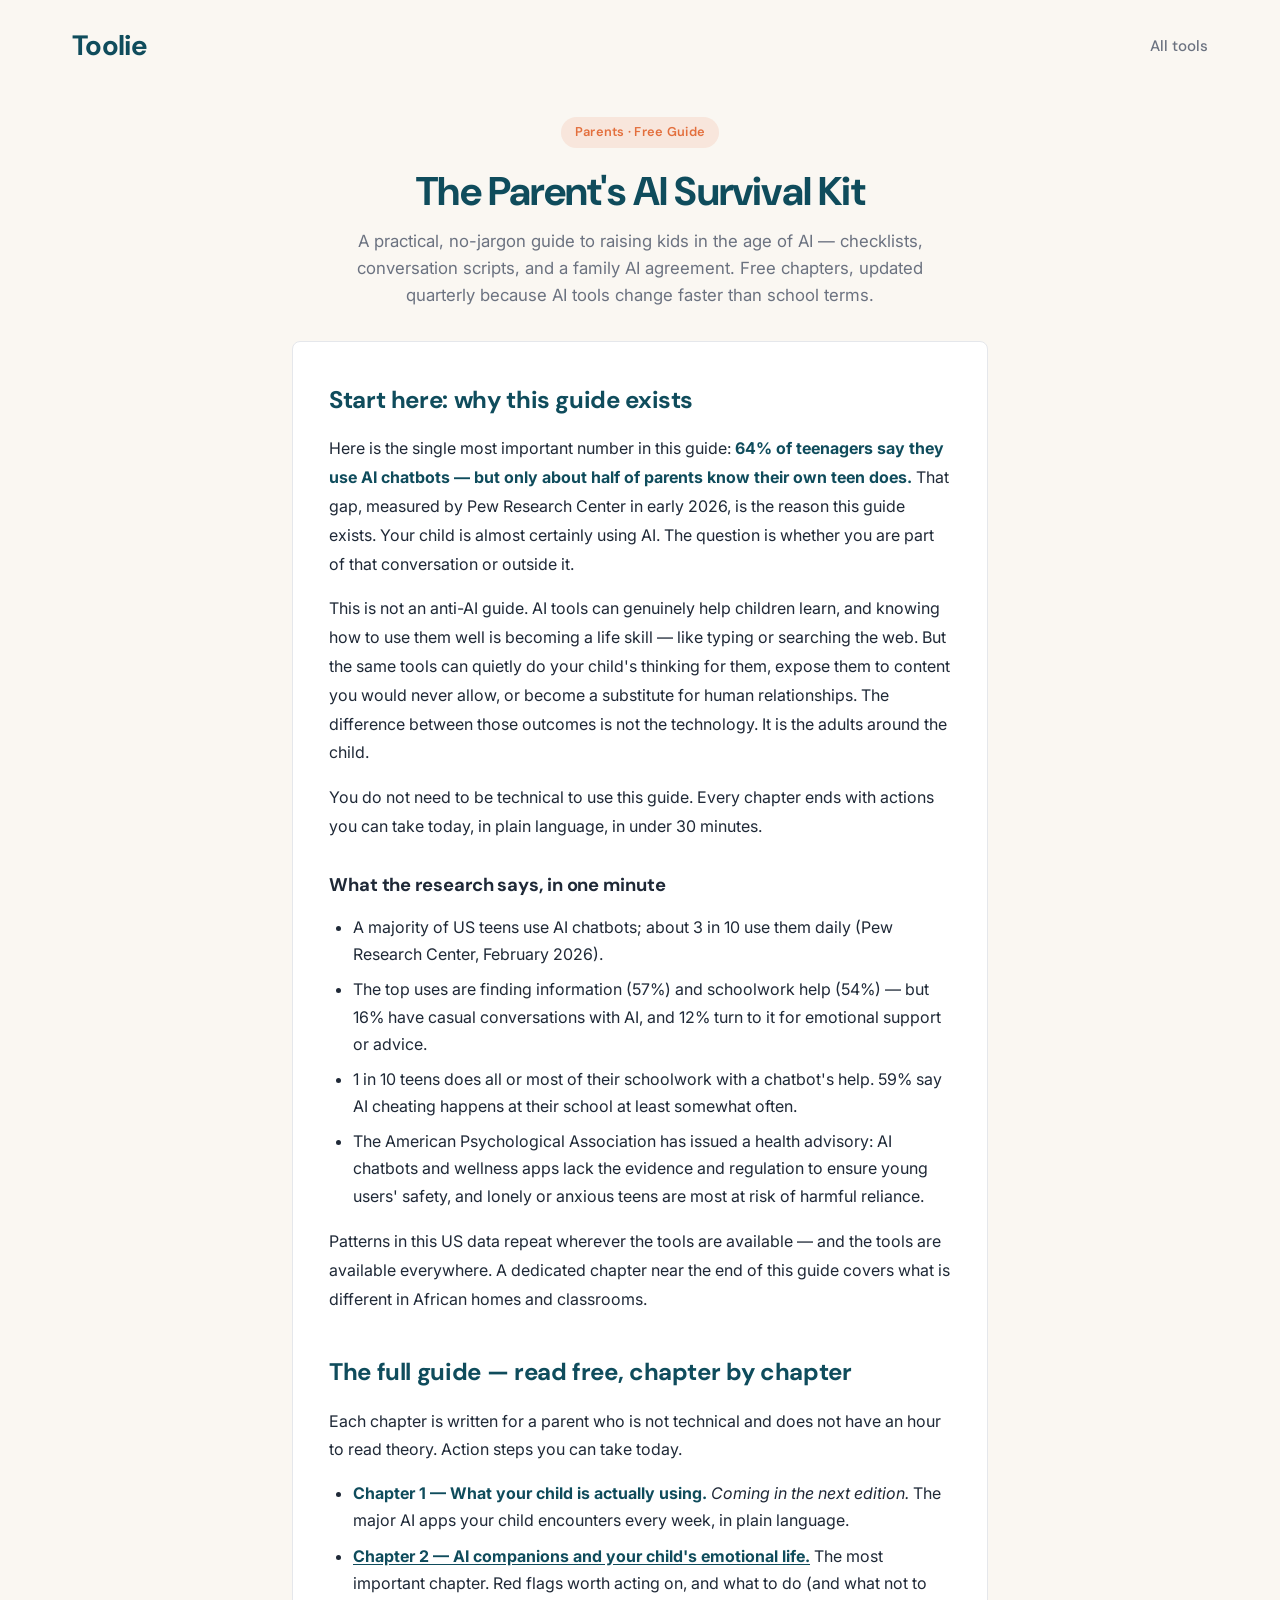
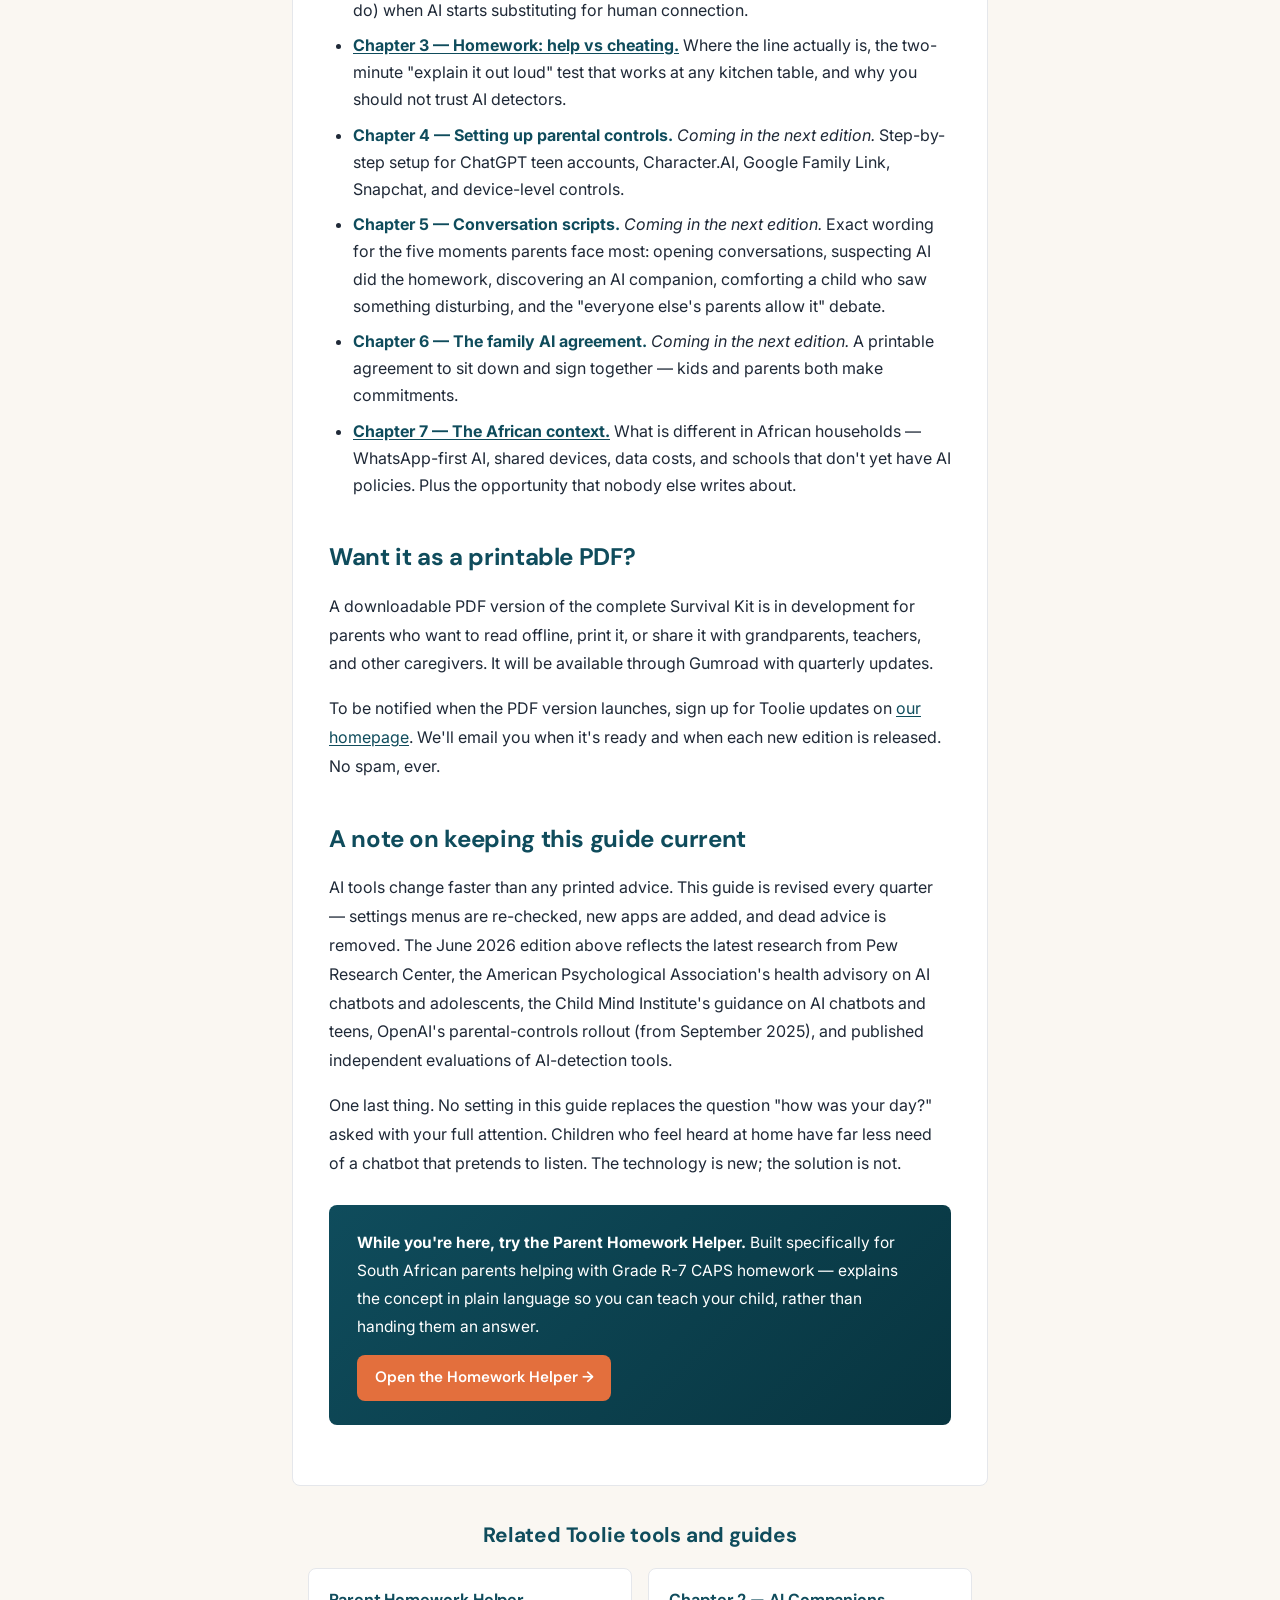
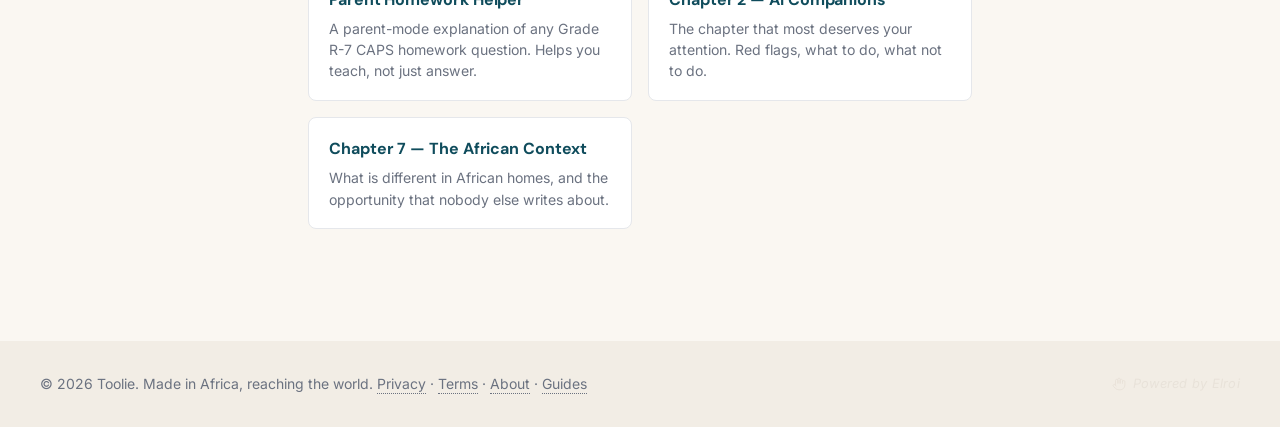
==== commit bbaa19e9: "Add files via upload Add Parents AI Survival Kit hub + 3 chapters (AI Companions, Homework, African " ====
--- a/index.html
+++ b/index.html
@@ -3,12 +3,12 @@
 <head>
   <meta charset="UTF-8">
   <meta name="viewport" content="width=device-width, initial-scale=1.0">
-  <title>Guides — Toolie</title>
-  <meta name="description" content="In-depth guides on South African education, bursaries, solar, cross-border shopping, and more. Plain-language reads from Toolie.">
-  <meta property="og:title" content="Guides — Toolie">
-  <meta property="og:description" content="In-depth guides on South African education, bursaries, solar, cross-border shopping, and more.">
+  <title>The Parent's AI Survival Kit — Toolie</title>
+  <meta name="description" content="A practical, no-jargon guide to raising kids in the age of AI. Free chapters covering AI companions, homework, parental controls, and the African context. Updated quarterly.">
+  <meta property="og:title" content="The Parent's AI Survival Kit — Toolie">
+  <meta property="og:description" content="Practical guide to raising kids in the age of AI. Free chapters, updated quarterly.">
   <meta property="og:type" content="website">
-  <meta property="og:url" content="https://gettoolie.com/guides">
+  <meta property="og:url" content="https://gettoolie.com/parents">
   <meta name="theme-color" content="#0F4C5C">
   <link rel="preconnect" href="https://fonts.googleapis.com">
   <link rel="preconnect" href="https://fonts.gstatic.com" crossorigin>
@@ -27,43 +27,79 @@
 
   <main class="tool-main">
     <section class="tool-hero">
-      <span class="tool-pill">Guides &middot; Free</span>
-      <h1 class="tool-title">Toolie Guides</h1>
-      <p class="tool-subtitle">In-depth, plain-language reads on the topics our tools touch &mdash; written for life in Southern Africa. Each guide walks through the practical detail beyond what a calculator alone can tell you.</p>
+      <span class="tool-pill">Parents &middot; Free Guide</span>
+      <h1 class="tool-title">The Parent's AI Survival Kit</h1>
+      <p class="tool-subtitle">A practical, no-jargon guide to raising kids in the age of AI &mdash; checklists, conversation scripts, and a family AI agreement. Free chapters, updated quarterly because AI tools change faster than school terms.</p>
     </section>
 
-    <section class="guides-list">
-      <a href="/guides/understanding-aps" class="guide-card">
-        <span class="guide-card-meta">Education &middot; Grade 12</span>
-        <h2>Understanding APS: Everything Grade 12 students need to know</h2>
-        <p>What APS actually is, how it's calculated, why Life Orientation doesn't count, the difference between minimum and competitive scores, and what to do if your APS doesn't quite make the cut. A complete reference for matrics and parents.</p>
-        <span class="guide-card-cta">Read the guide &rarr;</span>
-      </a>
+    <article class="guide-body">
+      <h2>Start here: why this guide exists</h2>
 
-      <a href="/guides/shein-customs-south-africa" class="guide-card">
-        <span class="guide-card-meta">Shopping &middot; Cross-border</span>
-        <h2>Shein customs in South Africa: The 2024 SARS rule changes explained</h2>
-        <p>Why your Shein orders cost more than they used to, what changed in 2024, how customs duty actually works on clothing, footwear, and electronics, and the real strategy for ordering smarter from Shein, Temu, and AliExpress.</p>
-        <span class="guide-card-cta">Read the guide &rarr;</span>
-      </a>
+      <p>Here is the single most important number in this guide: <strong>64% of teenagers say they use AI chatbots — but only about half of parents know their own teen does.</strong> That gap, measured by Pew Research Center in early 2026, is the reason this guide exists. Your child is almost certainly using AI. The question is whether you are part of that conversation or outside it.</p>
 
-      <a href="/guides/how-to-apply-for-nsfas" class="guide-card">
-        <span class="guide-card-meta">Funding &middot; NSFAS</span>
-        <h2>How to apply for NSFAS: A complete parent's guide for 2027</h2>
-        <p>Who qualifies, what NSFAS actually covers, the application timeline that matters, the documents you'll need ready, what to do if rejected, and how to keep your funding once you're in. The full walkthrough.</p>
-        <span class="guide-card-cta">Read the guide &rarr;</span>
-      </a>
+      <p>This is not an anti-AI guide. AI tools can genuinely help children learn, and knowing how to use them well is becoming a life skill — like typing or searching the web. But the same tools can quietly do your child's thinking for them, expose them to content you would never allow, or become a substitute for human relationships. The difference between those outcomes is not the technology. It is the adults around the child.</p>
 
-      <a href="/guides/going-solar-south-africa" class="guide-card">
-        <span class="guide-card-meta">Energy &middot; Solar &amp; Backup</span>
-        <h2>Going solar in South Africa: A beginner's complete guide</h2>
-        <p>The first-time-buyer's overview of backup vs hybrid vs off-grid, realistic costs, the questions to ask installers, CoC and SSEG explained, battery and inverter brand notes, and the SARS Section 12B tax rebate.</p>
-        <span class="guide-card-cta">Read the guide &rarr;</span>
-      </a>
-    </section>
+      <p>You do not need to be technical to use this guide. Every chapter ends with actions you can take today, in plain language, in under 30 minutes.</p>
 
-    <section class="tool-note">
-      <p><strong>More guides coming.</strong> We're adding guides covering NSFAS applications, going solar in South Africa, bursary motivation letters that win, choosing between ISFAP and NSFAS, and more. If there's a topic you'd like us to cover next, email <a href="mailto:hello@gettoolie.com?subject=Guide%20suggestion%20for%20Toolie">hello@gettoolie.com</a> &mdash; we read every suggestion.</p>
+      <h3>What the research says, in one minute</h3>
+
+      <ul>
+        <li>A majority of US teens use AI chatbots; about 3 in 10 use them daily (Pew Research Center, February 2026).</li>
+        <li>The top uses are finding information (57%) and schoolwork help (54%) — but 16% have casual conversations with AI, and 12% turn to it for emotional support or advice.</li>
+        <li>1 in 10 teens does all or most of their schoolwork with a chatbot's help. 59% say AI cheating happens at their school at least somewhat often.</li>
+        <li>The American Psychological Association has issued a health advisory: AI chatbots and wellness apps lack the evidence and regulation to ensure young users' safety, and lonely or anxious teens are most at risk of harmful reliance.</li>
+      </ul>
+
+      <p>Patterns in this US data repeat wherever the tools are available — and the tools are available everywhere. A dedicated chapter near the end of this guide covers what is different in African homes and classrooms.</p>
+
+      <h2>The full guide — read free, chapter by chapter</h2>
+
+      <p>Each chapter is written for a parent who is not technical and does not have an hour to read theory. Action steps you can take today.</p>
+
+      <ul>
+        <li><strong>Chapter 1 — What your child is actually using.</strong> <em>Coming in the next edition.</em> The major AI apps your child encounters every week, in plain language.</li>
+        <li><a href="/parents/ai-companions"><strong>Chapter 2 — AI companions and your child's emotional life.</strong></a> The most important chapter. Red flags worth acting on, and what to do (and what not to do) when AI starts substituting for human connection.</li>
+        <li><a href="/parents/homework-help-vs-cheating"><strong>Chapter 3 — Homework: help vs cheating.</strong></a> Where the line actually is, the two-minute "explain it out loud" test that works at any kitchen table, and why you should not trust AI detectors.</li>
+        <li><strong>Chapter 4 — Setting up parental controls.</strong> <em>Coming in the next edition.</em> Step-by-step setup for ChatGPT teen accounts, Character.AI, Google Family Link, Snapchat, and device-level controls.</li>
+        <li><strong>Chapter 5 — Conversation scripts.</strong> <em>Coming in the next edition.</em> Exact wording for the five moments parents face most: opening conversations, suspecting AI did the homework, discovering an AI companion, comforting a child who saw something disturbing, and the "everyone else's parents allow it" debate.</li>
+        <li><strong>Chapter 6 — The family AI agreement.</strong> <em>Coming in the next edition.</em> A printable agreement to sit down and sign together — kids and parents both make commitments.</li>
+        <li><a href="/parents/african-context"><strong>Chapter 7 — The African context.</strong></a> What is different in African households — WhatsApp-first AI, shared devices, data costs, and schools that don't yet have AI policies. Plus the opportunity that nobody else writes about.</li>
+      </ul>
+
+      <h2>Want it as a printable PDF?</h2>
+
+      <p>A downloadable PDF version of the complete Survival Kit is in development for parents who want to read offline, print it, or share it with grandparents, teachers, and other caregivers. It will be available through Gumroad with quarterly updates.</p>
+
+      <p>To be notified when the PDF version launches, sign up for Toolie updates on <a href="/">our homepage</a>. We'll email you when it's ready and when each new edition is released. No spam, ever.</p>
+
+      <h2>A note on keeping this guide current</h2>
+
+      <p>AI tools change faster than any printed advice. This guide is revised every quarter — settings menus are re-checked, new apps are added, and dead advice is removed. The June 2026 edition above reflects the latest research from Pew Research Center, the American Psychological Association's health advisory on AI chatbots and adolescents, the Child Mind Institute's guidance on AI chatbots and teens, OpenAI's parental-controls rollout (from September 2025), and published independent evaluations of AI-detection tools.</p>
+
+      <p>One last thing. No setting in this guide replaces the question "how was your day?" asked with your full attention. Children who feel heard at home have far less need of a chatbot that pretends to listen. The technology is new; the solution is not.</p>
+
+      <div class="guide-callout">
+        <p><strong>While you're here, try the Parent Homework Helper.</strong> Built specifically for South African parents helping with Grade R-7 CAPS homework — explains the concept in plain language so you can teach your child, rather than handing them an answer.</p>
+        <p><a href="/homework" class="guide-callout-button">Open the Homework Helper &rarr;</a></p>
+      </div>
+    </article>
+
+    <section class="guide-related">
+      <h2>Related Toolie tools and guides</h2>
+      <div class="guide-related-grid">
+        <a href="/homework" class="guide-related-card">
+          <h3>Parent Homework Helper</h3>
+          <p>A parent-mode explanation of any Grade R-7 CAPS homework question. Helps you teach, not just answer.</p>
+        </a>
+        <a href="/parents/ai-companions" class="guide-related-card">
+          <h3>Chapter 2 — AI Companions</h3>
+          <p>The chapter that most deserves your attention. Red flags, what to do, what not to do.</p>
+        </a>
+        <a href="/parents/african-context" class="guide-related-card">
+          <h3>Chapter 7 — The African Context</h3>
+          <p>What is different in African homes, and the opportunity that nobody else writes about.</p>
+        </a>
+      </div>
     </section>
   </main>
 
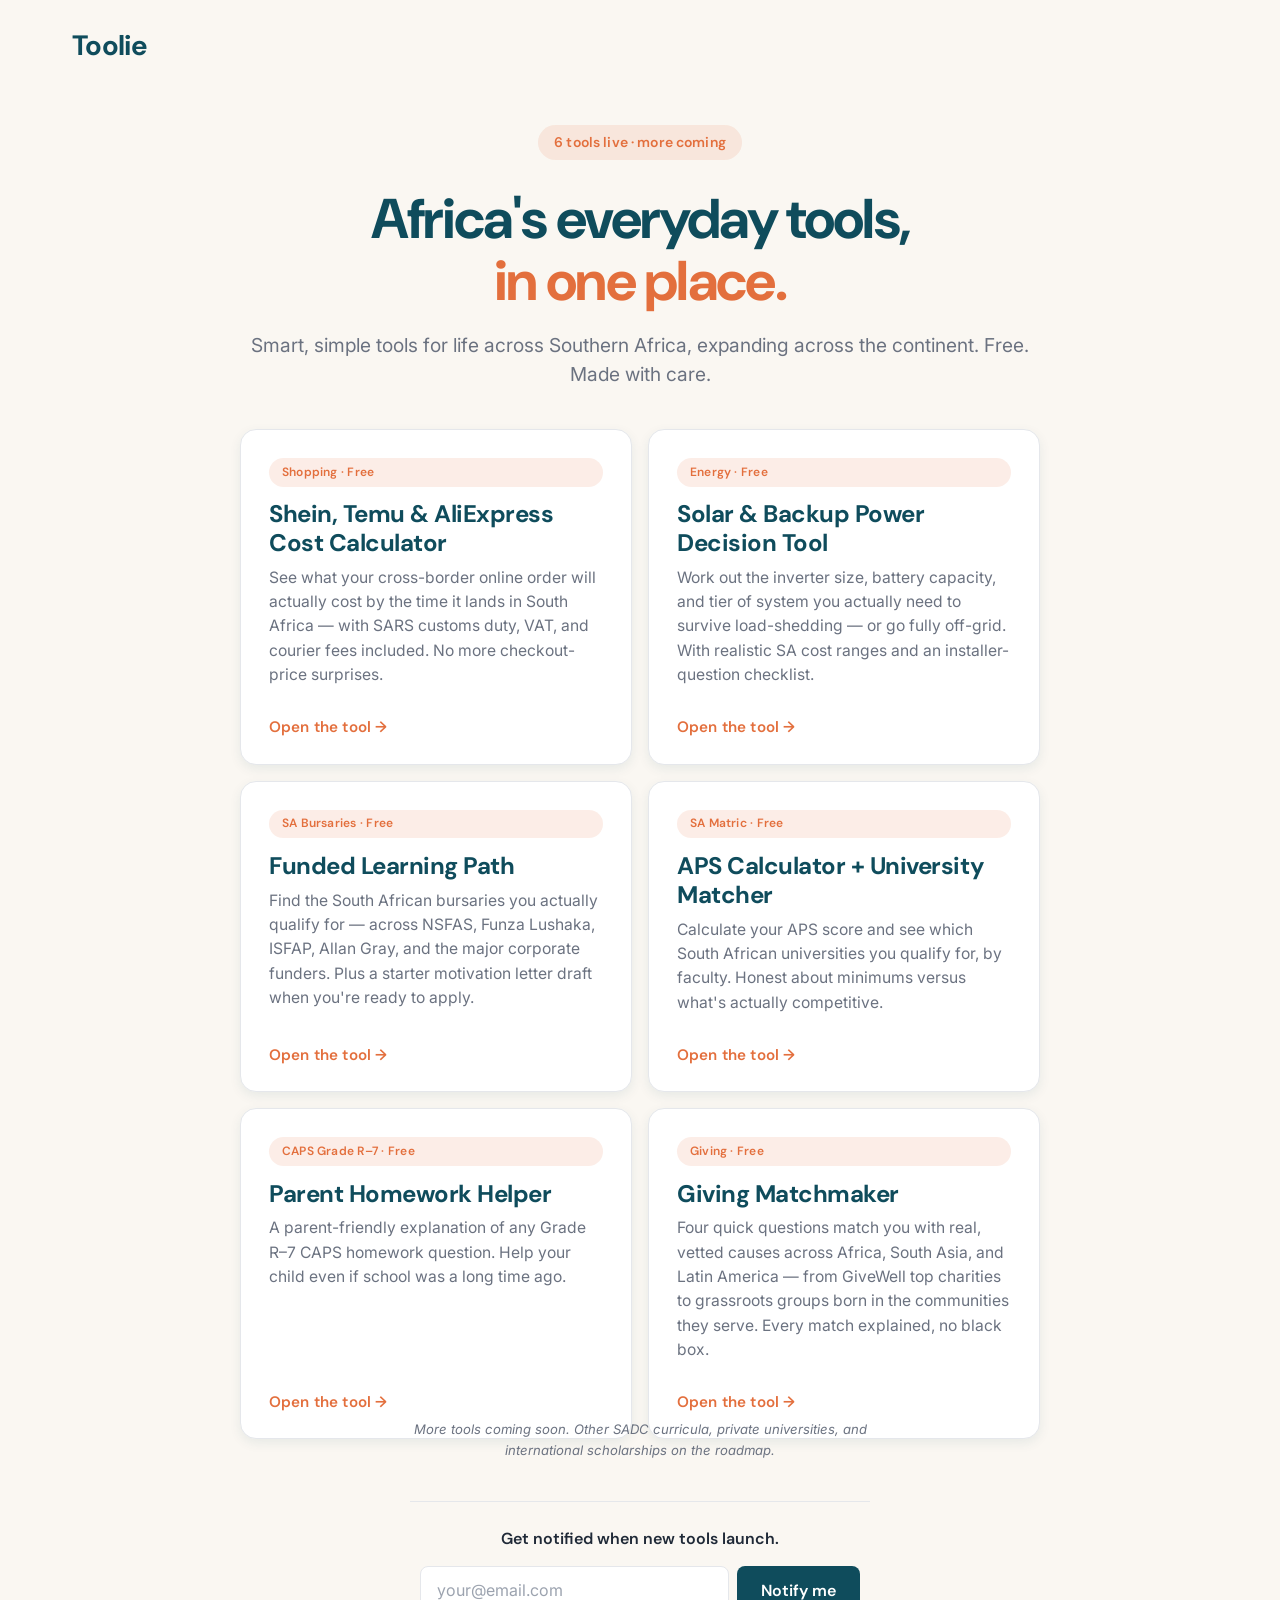
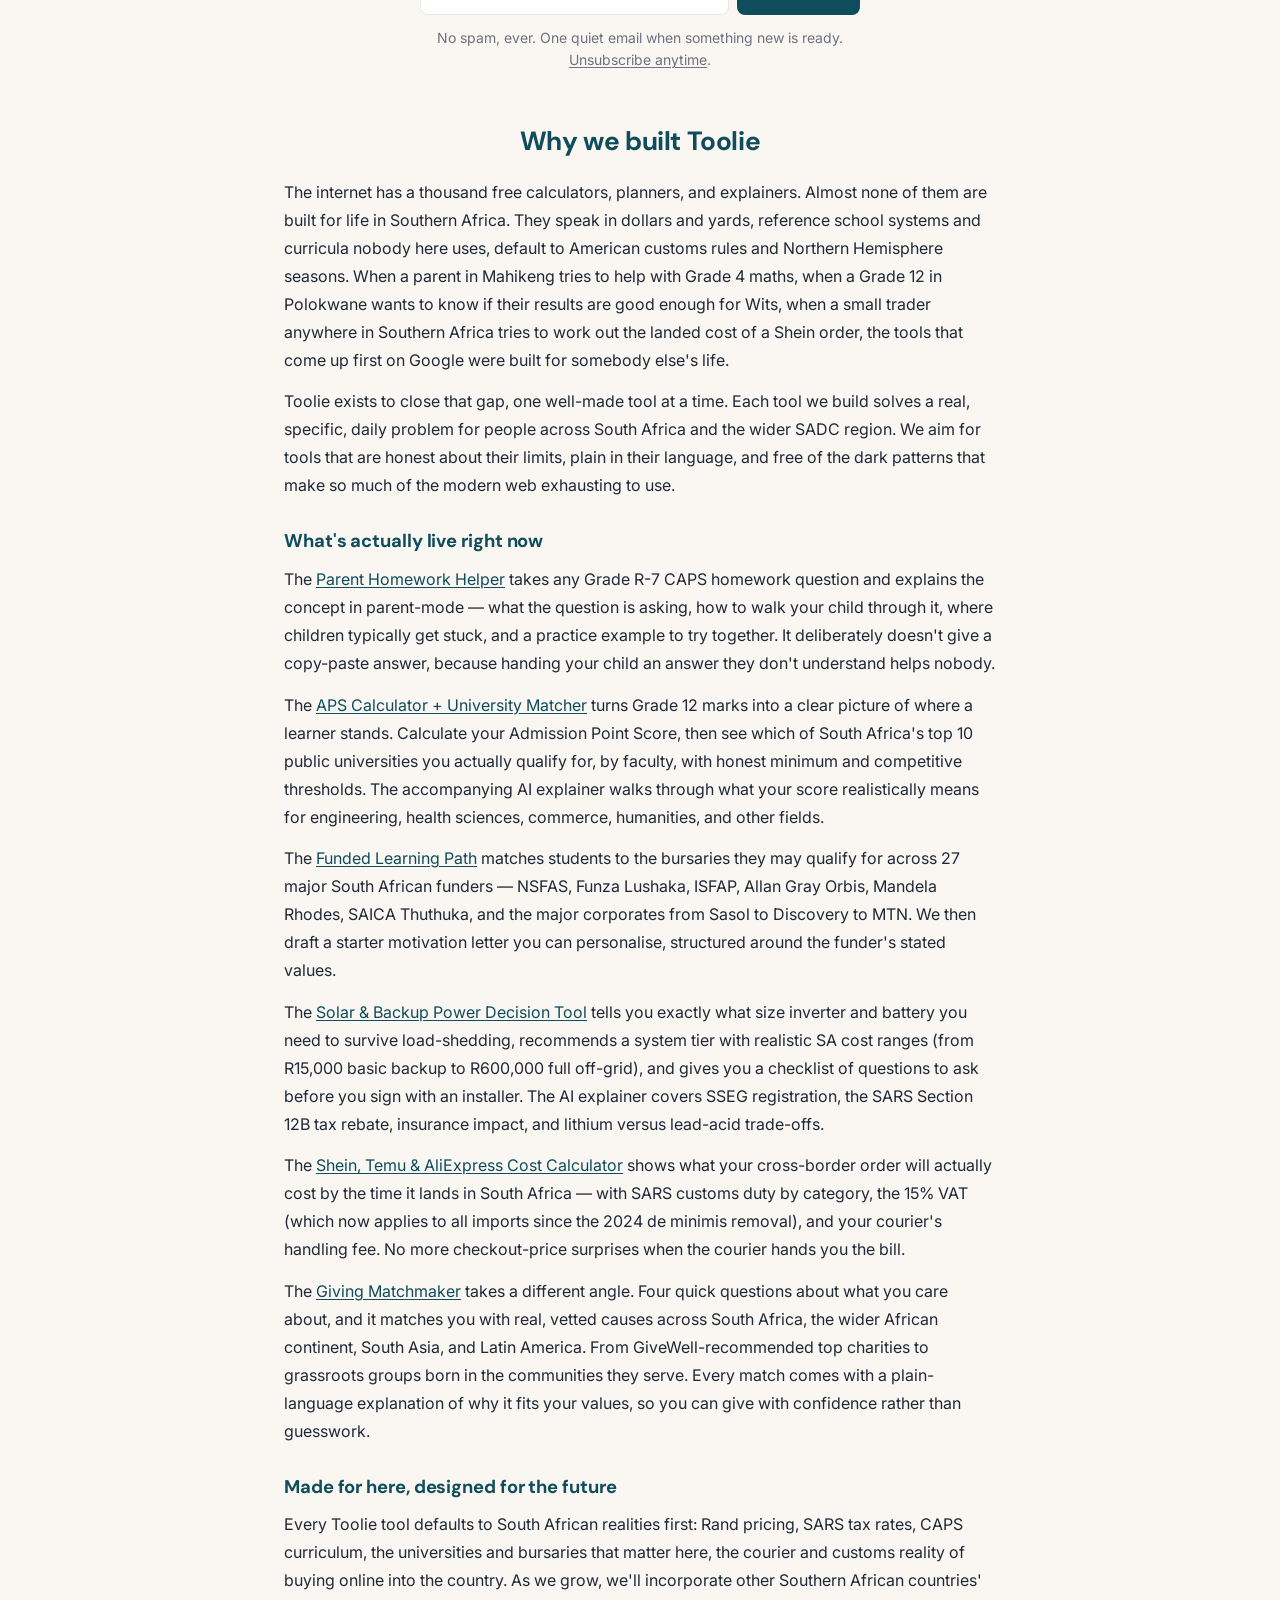
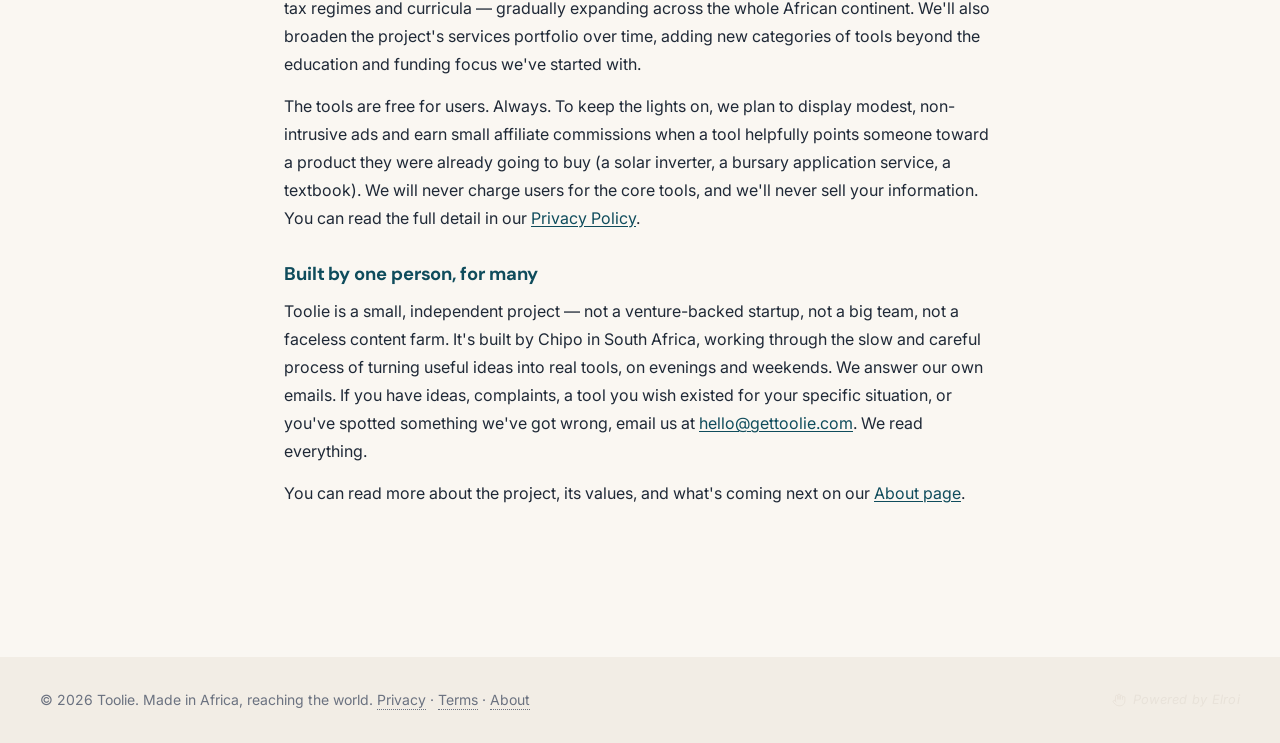
==== commit 56d983ce: "Add files via upload Restore homepage (was overwritten by Parents landing page" ====
--- a/index.html
+++ b/index.html
@@ -3,109 +3,166 @@
 <head>
   <meta charset="UTF-8">
   <meta name="viewport" content="width=device-width, initial-scale=1.0">
-  <title>The Parent's AI Survival Kit — Toolie</title>
-  <meta name="description" content="A practical, no-jargon guide to raising kids in the age of AI. Free chapters covering AI companions, homework, parental controls, and the African context. Updated quarterly.">
-  <meta property="og:title" content="The Parent's AI Survival Kit — Toolie">
-  <meta property="og:description" content="Practical guide to raising kids in the age of AI. Free chapters, updated quarterly.">
+  <title>Toolie — Africa's everyday tools, in one place</title>
+  <meta name="description" content="Smart, simple tools for Southern African life. Calculators, planners, and decision-helpers — free, made with care.">
+  <meta property="og:title" content="Toolie — Africa's everyday tools, in one place">
+  <meta property="og:description" content="Smart, simple tools for Southern African life. Free, made with care.">
   <meta property="og:type" content="website">
-  <meta property="og:url" content="https://gettoolie.com/parents">
+  <meta property="og:url" content="https://gettoolie.com">
   <meta name="theme-color" content="#0F4C5C">
   <link rel="preconnect" href="https://fonts.googleapis.com">
   <link rel="preconnect" href="https://fonts.gstatic.com" crossorigin>
   <link href="https://fonts.googleapis.com/css2?family=DM+Sans:wght@500;600;700&family=Inter:wght@400;500&display=swap" rel="stylesheet">
-  <link rel="stylesheet" href="../style.css">
+  <link rel="stylesheet" href="style.css">
   <script async src="https://pagead2.googlesyndication.com/pagead/js/adsbygoogle.js?client=ca-pub-9742354292252484" crossorigin="anonymous"></script>
 </head>
 <body>
 
-  <header class="site-header tool-header">
+  <header class="site-header">
     <a href="/" class="logo" aria-label="Toolie home">Toolie</a>
-    <nav class="tool-nav">
-      <a href="/" class="nav-link">All tools</a>
-    </nav>
   </header>
 
-  <main class="tool-main">
-    <section class="tool-hero">
-      <span class="tool-pill">Parents &middot; Free Guide</span>
-      <h1 class="tool-title">The Parent's AI Survival Kit</h1>
-      <p class="tool-subtitle">A practical, no-jargon guide to raising kids in the age of AI &mdash; checklists, conversation scripts, and a family AI agreement. Free chapters, updated quarterly because AI tools change faster than school terms.</p>
+  <main>
+    <section class="hero">
+      <div class="hero-inner">
+        <span class="status">6 tools live &middot; more coming</span>
+
+        <h1>Africa's everyday tools,<br><span class="hl">in one place.</span></h1>
+
+        <p class="lead">Smart, simple tools for life across Southern Africa, expanding across the continent. Free. Made with care.</p>
+
+        <div class="tools-grid">
+          <a class="featured-tool" href="/import" aria-label="Open the Shein, Temu and AliExpress landed cost calculator">
+            <span class="featured-tool-pill">Shopping &middot; Free</span>
+            <h2 class="featured-tool-title">Shein, Temu &amp; AliExpress Cost Calculator</h2>
+            <p class="featured-tool-desc">See what your cross-border online order will actually cost by the time it lands in South Africa &mdash; with SARS customs duty, VAT, and courier fees included. No more checkout-price surprises.</p>
+            <span class="featured-tool-cta">Open the tool &rarr;</span>
+          </a>
+
+          <a class="featured-tool" href="/solar" aria-label="Open the Solar and Backup Power Decision Tool">
+            <span class="featured-tool-pill">Energy &middot; Free</span>
+            <h2 class="featured-tool-title">Solar &amp; Backup Power Decision Tool</h2>
+            <p class="featured-tool-desc">Work out the inverter size, battery capacity, and tier of system you actually need to survive load-shedding &mdash; or go fully off-grid. With realistic SA cost ranges and an installer-question checklist.</p>
+            <span class="featured-tool-cta">Open the tool &rarr;</span>
+          </a>
+
+          <a class="featured-tool" href="/funding" aria-label="Open the Funded Learning Path bursary matcher">
+            <span class="featured-tool-pill">SA Bursaries &middot; Free</span>
+            <h2 class="featured-tool-title">Funded Learning Path</h2>
+            <p class="featured-tool-desc">Find the South African bursaries you actually qualify for &mdash; across NSFAS, Funza Lushaka, ISFAP, Allan Gray, and the major corporate funders. Plus a starter motivation letter draft when you're ready to apply.</p>
+            <span class="featured-tool-cta">Open the tool &rarr;</span>
+          </a>
+
+          <a class="featured-tool" href="/aps" aria-label="Open the APS Calculator and University Matcher">
+            <span class="featured-tool-pill">SA Matric &middot; Free</span>
+            <h2 class="featured-tool-title">APS Calculator + University Matcher</h2>
+            <p class="featured-tool-desc">Calculate your APS score and see which South African universities you qualify for, by faculty. Honest about minimums versus what's actually competitive.</p>
+            <span class="featured-tool-cta">Open the tool &rarr;</span>
+          </a>
+
+          <a class="featured-tool" href="/homework" aria-label="Open the Parent Homework Helper tool">
+            <span class="featured-tool-pill">CAPS Grade R&ndash;7 &middot; Free</span>
+            <h2 class="featured-tool-title">Parent Homework Helper</h2>
+            <p class="featured-tool-desc">A parent-friendly explanation of any Grade R&ndash;7 CAPS homework question. Help your child even if school was a long time ago.</p>
+            <span class="featured-tool-cta">Open the tool &rarr;</span>
+          </a>
+
+          <a class="featured-tool" href="/give" aria-label="Open the Giving Matchmaker donor discovery tool">
+            <span class="featured-tool-pill">Giving &middot; Free</span>
+            <h2 class="featured-tool-title">Giving Matchmaker</h2>
+            <p class="featured-tool-desc">Four quick questions match you with real, vetted causes across Africa, South Asia, and Latin America &mdash; from GiveWell top charities to grassroots groups born in the communities they serve. Every match explained, no black box.</p>
+            <span class="featured-tool-cta">Open the tool &rarr;</span>
+          </a>
+        </div>
+        <p class="featured-tool-note">More tools coming soon. Other SADC curricula, private universities, and international scholarships on the roadmap.</p>
+
+        <div class="signup-block">
+          <div class="signup-confirmation" id="signupConfirmationPending" hidden>
+            <div class="signup-confirmation-icon" aria-hidden="true">&check;</div>
+            <div class="signup-confirmation-text">
+              <p class="signup-confirmation-title">Almost there.</p>
+              <p>We've sent a confirmation email to your inbox &mdash; click the link inside to finalise your subscription. Check your spam folder if you don't see it within a few minutes.</p>
+            </div>
+          </div>
+          <div class="signup-confirmation" id="signupConfirmationDone" hidden>
+            <div class="signup-confirmation-icon" aria-hidden="true">&check;</div>
+            <div class="signup-confirmation-text">
+              <p class="signup-confirmation-title">You're in.</p>
+              <p>We'll email you when new Toolie tools launch &mdash; that's it. You can unsubscribe anytime using the unsubscribe link in any email we send, or by emailing <a href="mailto:hello@gettoolie.com">hello@gettoolie.com</a> directly.</p>
+            </div>
+          </div>
+          <div id="signupFormBlock">
+            <p class="signup-prompt">Get notified when new tools launch.</p>
+            <form class="signup" action="https://app.kit.com/forms/9426183/subscriptions" method="post" data-sv-form="9426183" data-uid="20e616cd2a" data-format="inline" data-version="5">
+              <label for="email" class="visually-hidden">Your email address</label>
+              <input type="email" id="email" name="email_address" placeholder="your@email.com" required autocomplete="email">
+              <button type="submit">Notify me</button>
+            </form>
+            <p class="form-note">No spam, ever. One quiet email when something new is ready. <a href="mailto:hello@gettoolie.com?subject=Unsubscribe%20me%20from%20Toolie%20launch%20list" class="form-note-link">Unsubscribe anytime</a>.</p>
+          </div>
+        </div>
+
+        <script>
+          (function() {
+            var params = new URLSearchParams(window.location.search);
+            var pending = document.getElementById("signupConfirmationPending");
+            var done = document.getElementById("signupConfirmationDone");
+            var formBlock = document.getElementById("signupFormBlock");
+
+            if (params.get("signed-up") === "1") {
+              if (pending) pending.hidden = false;
+              if (formBlock) formBlock.style.display = "none";
+            } else if (params.get("confirmed") === "1") {
+              if (done) done.hidden = false;
+              if (formBlock) formBlock.style.display = "none";
+            }
+
+            if ((params.get("signed-up") === "1" || params.get("confirmed") === "1") && window.history && window.history.replaceState) {
+              window.history.replaceState({}, "", window.location.pathname);
+            }
+          })();
+        </script>
+      </div>
     </section>
 
-    <article class="guide-body">
-      <h2>Start here: why this guide exists</h2>
+    <section class="why-toolie">
+      <h2>Why we built Toolie</h2>
 
-      <p>Here is the single most important number in this guide: <strong>64% of teenagers say they use AI chatbots — but only about half of parents know their own teen does.</strong> That gap, measured by Pew Research Center in early 2026, is the reason this guide exists. Your child is almost certainly using AI. The question is whether you are part of that conversation or outside it.</p>
+      <p>The internet has a thousand free calculators, planners, and explainers. Almost none of them are built for life in Southern Africa. They speak in dollars and yards, reference school systems and curricula nobody here uses, default to American customs rules and Northern Hemisphere seasons. When a parent in Mahikeng tries to help with Grade 4 maths, when a Grade 12 in Polokwane wants to know if their results are good enough for Wits, when a small trader anywhere in Southern Africa tries to work out the landed cost of a Shein order, the tools that come up first on Google were built for somebody else's life.</p>
 
-      <p>This is not an anti-AI guide. AI tools can genuinely help children learn, and knowing how to use them well is becoming a life skill — like typing or searching the web. But the same tools can quietly do your child's thinking for them, expose them to content you would never allow, or become a substitute for human relationships. The difference between those outcomes is not the technology. It is the adults around the child.</p>
+      <p>Toolie exists to close that gap, one well-made tool at a time. Each tool we build solves a real, specific, daily problem for people across South Africa and the wider SADC region. We aim for tools that are honest about their limits, plain in their language, and free of the dark patterns that make so much of the modern web exhausting to use.</p>
 
-      <p>You do not need to be technical to use this guide. Every chapter ends with actions you can take today, in plain language, in under 30 minutes.</p>
+      <h3>What's actually live right now</h3>
 
-      <h3>What the research says, in one minute</h3>
+      <p>The <a href="/homework">Parent Homework Helper</a> takes any Grade R-7 CAPS homework question and explains the concept in parent-mode — what the question is asking, how to walk your child through it, where children typically get stuck, and a practice example to try together. It deliberately doesn't give a copy-paste answer, because handing your child an answer they don't understand helps nobody.</p>
 
-      <ul>
-        <li>A majority of US teens use AI chatbots; about 3 in 10 use them daily (Pew Research Center, February 2026).</li>
-        <li>The top uses are finding information (57%) and schoolwork help (54%) — but 16% have casual conversations with AI, and 12% turn to it for emotional support or advice.</li>
-        <li>1 in 10 teens does all or most of their schoolwork with a chatbot's help. 59% say AI cheating happens at their school at least somewhat often.</li>
-        <li>The American Psychological Association has issued a health advisory: AI chatbots and wellness apps lack the evidence and regulation to ensure young users' safety, and lonely or anxious teens are most at risk of harmful reliance.</li>
-      </ul>
+      <p>The <a href="/aps">APS Calculator + University Matcher</a> turns Grade 12 marks into a clear picture of where a learner stands. Calculate your Admission Point Score, then see which of South Africa's top 10 public universities you actually qualify for, by faculty, with honest minimum and competitive thresholds. The accompanying AI explainer walks through what your score realistically means for engineering, health sciences, commerce, humanities, and other fields.</p>
 
-      <p>Patterns in this US data repeat wherever the tools are available — and the tools are available everywhere. A dedicated chapter near the end of this guide covers what is different in African homes and classrooms.</p>
+      <p>The <a href="/funding">Funded Learning Path</a> matches students to the bursaries they may qualify for across 27 major South African funders — NSFAS, Funza Lushaka, ISFAP, Allan Gray Orbis, Mandela Rhodes, SAICA Thuthuka, and the major corporates from Sasol to Discovery to MTN. We then draft a starter motivation letter you can personalise, structured around the funder's stated values.</p>
 
-      <h2>The full guide — read free, chapter by chapter</h2>
+      <p>The <a href="/solar">Solar &amp; Backup Power Decision Tool</a> tells you exactly what size inverter and battery you need to survive load-shedding, recommends a system tier with realistic SA cost ranges (from R15,000 basic backup to R600,000 full off-grid), and gives you a checklist of questions to ask before you sign with an installer. The AI explainer covers SSEG registration, the SARS Section 12B tax rebate, insurance impact, and lithium versus lead-acid trade-offs.</p>
 
-      <p>Each chapter is written for a parent who is not technical and does not have an hour to read theory. Action steps you can take today.</p>
+      <p>The <a href="/import">Shein, Temu &amp; AliExpress Cost Calculator</a> shows what your cross-border order will actually cost by the time it lands in South Africa — with SARS customs duty by category, the 15% VAT (which now applies to all imports since the 2024 de minimis removal), and your courier's handling fee. No more checkout-price surprises when the courier hands you the bill.</p>
 
-      <ul>
-        <li><strong>Chapter 1 — What your child is actually using.</strong> <em>Coming in the next edition.</em> The major AI apps your child encounters every week, in plain language.</li>
-        <li><a href="/parents/ai-companions"><strong>Chapter 2 — AI companions and your child's emotional life.</strong></a> The most important chapter. Red flags worth acting on, and what to do (and what not to do) when AI starts substituting for human connection.</li>
-        <li><a href="/parents/homework-help-vs-cheating"><strong>Chapter 3 — Homework: help vs cheating.</strong></a> Where the line actually is, the two-minute "explain it out loud" test that works at any kitchen table, and why you should not trust AI detectors.</li>
-        <li><strong>Chapter 4 — Setting up parental controls.</strong> <em>Coming in the next edition.</em> Step-by-step setup for ChatGPT teen accounts, Character.AI, Google Family Link, Snapchat, and device-level controls.</li>
-        <li><strong>Chapter 5 — Conversation scripts.</strong> <em>Coming in the next edition.</em> Exact wording for the five moments parents face most: opening conversations, suspecting AI did the homework, discovering an AI companion, comforting a child who saw something disturbing, and the "everyone else's parents allow it" debate.</li>
-        <li><strong>Chapter 6 — The family AI agreement.</strong> <em>Coming in the next edition.</em> A printable agreement to sit down and sign together — kids and parents both make commitments.</li>
-        <li><a href="/parents/african-context"><strong>Chapter 7 — The African context.</strong></a> What is different in African households — WhatsApp-first AI, shared devices, data costs, and schools that don't yet have AI policies. Plus the opportunity that nobody else writes about.</li>
-      </ul>
+      <p>The <a href="/give">Giving Matchmaker</a> takes a different angle. Four quick questions about what you care about, and it matches you with real, vetted causes across South Africa, the wider African continent, South Asia, and Latin America. From GiveWell-recommended top charities to grassroots groups born in the communities they serve. Every match comes with a plain-language explanation of why it fits your values, so you can give with confidence rather than guesswork.</p>
 
-      <h2>Want it as a printable PDF?</h2>
+      <h3>Made for here, designed for the future</h3>
 
-      <p>A downloadable PDF version of the complete Survival Kit is in development for parents who want to read offline, print it, or share it with grandparents, teachers, and other caregivers. It will be available through Gumroad with quarterly updates.</p>
+      <p>Every Toolie tool defaults to South African realities first: Rand pricing, SARS tax rates, CAPS curriculum, the universities and bursaries that matter here, the courier and customs reality of buying online into the country. As we grow, we'll incorporate other Southern African countries' tax regimes and curricula — gradually expanding across the whole African continent. We'll also broaden the project's services portfolio over time, adding new categories of tools beyond the education and funding focus we've started with.</p>
 
-      <p>To be notified when the PDF version launches, sign up for Toolie updates on <a href="/">our homepage</a>. We'll email you when it's ready and when each new edition is released. No spam, ever.</p>
+      <p>The tools are free for users. Always. To keep the lights on, we plan to display modest, non-intrusive ads and earn small affiliate commissions when a tool helpfully points someone toward a product they were already going to buy (a solar inverter, a bursary application service, a textbook). We will never charge users for the core tools, and we'll never sell your information. You can read the full detail in our <a href="/privacy">Privacy Policy</a>.</p>
 
-      <h2>A note on keeping this guide current</h2>
+      <h3>Built by one person, for many</h3>
 
-      <p>AI tools change faster than any printed advice. This guide is revised every quarter — settings menus are re-checked, new apps are added, and dead advice is removed. The June 2026 edition above reflects the latest research from Pew Research Center, the American Psychological Association's health advisory on AI chatbots and adolescents, the Child Mind Institute's guidance on AI chatbots and teens, OpenAI's parental-controls rollout (from September 2025), and published independent evaluations of AI-detection tools.</p>
+      <p>Toolie is a small, independent project — not a venture-backed startup, not a big team, not a faceless content farm. It's built by Chipo in South Africa, working through the slow and careful process of turning useful ideas into real tools, on evenings and weekends. We answer our own emails. If you have ideas, complaints, a tool you wish existed for your specific situation, or you've spotted something we've got wrong, email us at <a href="mailto:hello@gettoolie.com">hello@gettoolie.com</a>. We read everything.</p>
 
-      <p>One last thing. No setting in this guide replaces the question "how was your day?" asked with your full attention. Children who feel heard at home have far less need of a chatbot that pretends to listen. The technology is new; the solution is not.</p>
-
-      <div class="guide-callout">
-        <p><strong>While you're here, try the Parent Homework Helper.</strong> Built specifically for South African parents helping with Grade R-7 CAPS homework — explains the concept in plain language so you can teach your child, rather than handing them an answer.</p>
-        <p><a href="/homework" class="guide-callout-button">Open the Homework Helper &rarr;</a></p>
-      </div>
-    </article>
-
-    <section class="guide-related">
-      <h2>Related Toolie tools and guides</h2>
-      <div class="guide-related-grid">
-        <a href="/homework" class="guide-related-card">
-          <h3>Parent Homework Helper</h3>
-          <p>A parent-mode explanation of any Grade R-7 CAPS homework question. Helps you teach, not just answer.</p>
-        </a>
-        <a href="/parents/ai-companions" class="guide-related-card">
-          <h3>Chapter 2 — AI Companions</h3>
-          <p>The chapter that most deserves your attention. Red flags, what to do, what not to do.</p>
-        </a>
-        <a href="/parents/african-context" class="guide-related-card">
-          <h3>Chapter 7 — The African Context</h3>
-          <p>What is different in African homes, and the opportunity that nobody else writes about.</p>
-        </a>
-      </div>
+      <p>You can read more about the project, its values, and what's coming next on our <a href="/about">About page</a>.</p>
     </section>
   </main>
 
   <footer class="site-footer">
     <div class="footer-inner">
-      <p class="copyright">&copy; 2026 Toolie. Made in Africa, reaching the world. <a href="/privacy" class="footer-link">Privacy</a> &middot; <a href="/terms" class="footer-link">Terms</a> &middot; <a href="/about" class="footer-link">About</a> &middot; <a href="/guides" class="footer-link">Guides</a></p>
+      <p class="copyright">&copy; 2026 Toolie. Made in Africa, reaching the world. <a href="/privacy" class="footer-link">Privacy</a> &middot; <a href="/terms" class="footer-link">Terms</a> &middot; <a href="/about" class="footer-link">About</a></p>
       <p class="elroi-credit" tabindex="0" aria-label="Powered by Elroi">
         <svg class="hand-icon" viewBox="0 0 24 24" fill="none" stroke="currentColor" stroke-width="1.5" stroke-linecap="round" stroke-linejoin="round" aria-hidden="true">
           <path d="M18 11V6a2 2 0 0 0-4 0v5"/>
